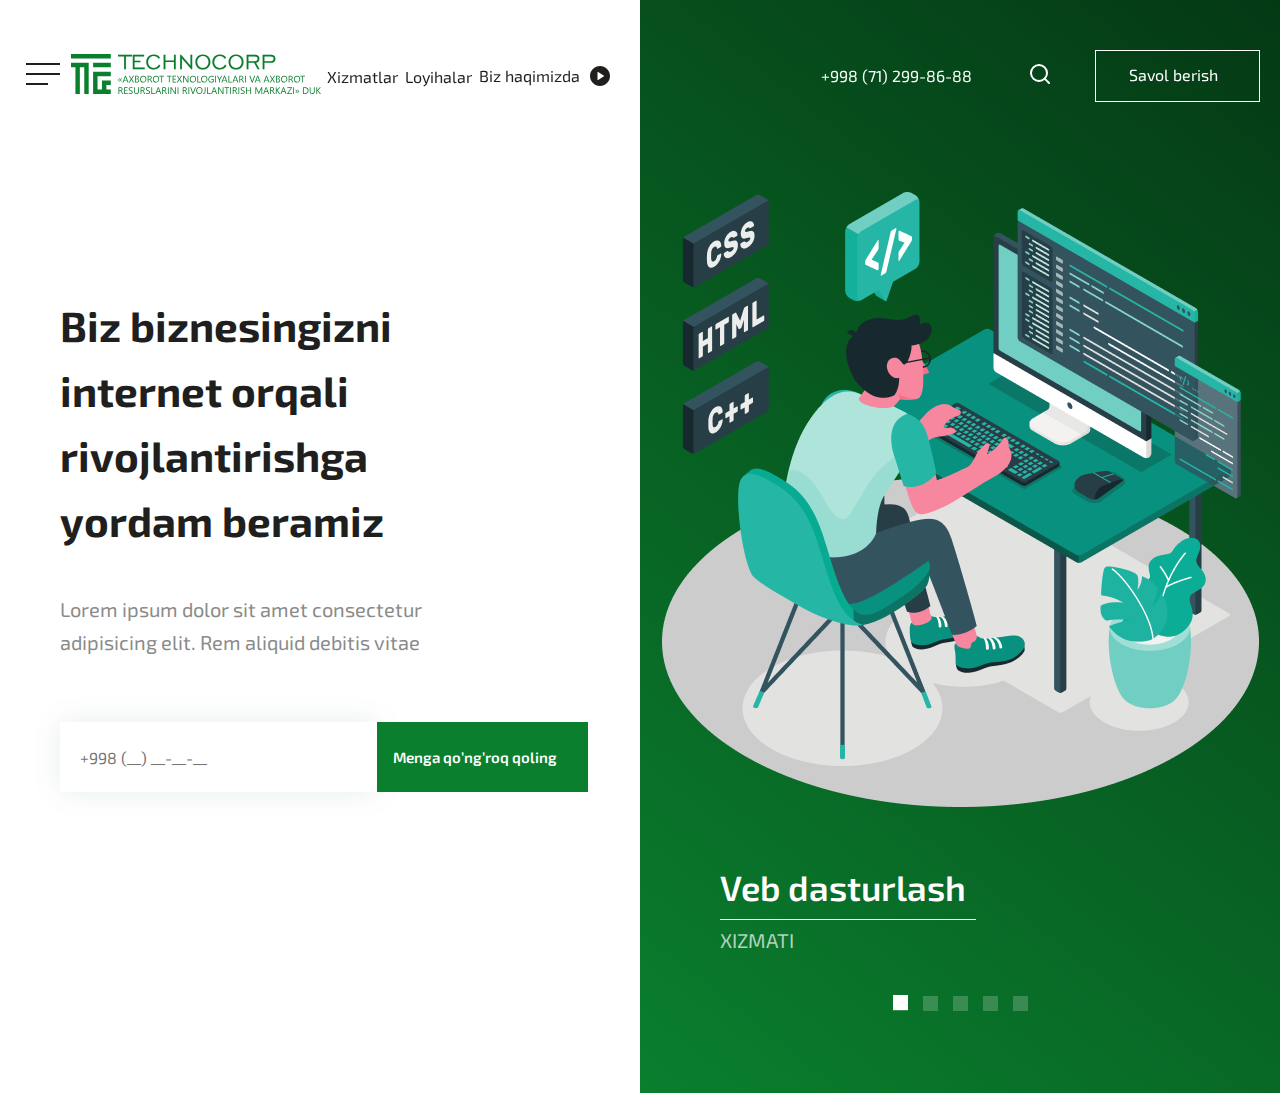
==== index.html @ 79aa07fa "home end" ====
<!DOCTYPE html>
<html lang="en">
<head>
    <meta charset="UTF-8">
    <meta http-equiv="X-UA-Compatible" content="IE=edge">
    <meta name="viewport" content="width=device-width, initial-scale=1.0">
    <title>31-dars</title>
    <link rel="stylesheet" href="./css/main.css">
    <link rel="stylesheet" href="./css/normalize.css">
</head>
<body>
    <!-- SITE HEADER START -->
    <header class="site-header">
        <div class="container">
            <div class="site-header__wrapper">
                <div class="site-header__wrapper__start">
                    <button class="site-header__wrapper__start__btn" type="button">
                        <img class="site-header__hamburger-btn" src="./images/icons/hamburger-btn.svg" alt="hamburger-btn">
                    </button>
                    <a class="site-header__link" href="./index.html" >
                        <img class="site-header__logo" src="./images/icons/TechnoCorp_Logo.svg" alt="site-header logo">
                    </a>
                    <nav class="site-nav">
                        <ul class="site-nav__list">
                            <li class="site-nav__item">
                                
                                <a class="site-nav__link" href="./xizmatlar.html" >Xizmatlar</a>
                                
                                <svg class="site-nav__item-icon top-left" width="7" height="7" viewBox="0 0 7 7" fill="none" xmlns="http://www.w3.org/2000/svg">
                                    <rect width="1" height="7" fill="#0A7F2E"/>
                                    <rect x="1" width="6" height="1" fill="#0A7F2E"/>
                                    </svg>
                                <svg class="site-nav__item-icon bottom-left" width="7" height="7" viewBox="0 0 7 7" fill="none" xmlns="http://www.w3.org/2000/svg">
                                     <rect width="1" height="7" fill="#0A7F2E"/>
                                     <rect x="1" width="6" height="1" fill="#0A7F2E"/>
                                     </svg>
                                 <svg class="site-nav__item-icon top-right" width="7" height="7" viewBox="0 0 7 7" fill="none" xmlns="http://www.w3.org/2000/svg">
                                     <rect width="1" height="7" fill="#0A7F2E"/>
                                     <rect x="1" width="6" height="1" fill="#0A7F2E"/>
                                     </svg>
                                <svg class="site-nav__item-icon bottom-right" width="7" height="7" viewBox="0 0 7 7" fill="none" xmlns="http://www.w3.org/2000/svg">
                                    <rect width="1" height="7" fill="#0A7F2E"/>
                                    <rect x="1" width="6" height="1" fill="#0A7F2E"/>
                                    </svg>
                            </li>
                            <li class="site-nav__item">
                                
                                <a href="#" class="site-nav__link">Loyihalar</a>
                                <svg class="site-nav__item-icon top-left" width="7" height="7" viewBox="0 0 7 7" fill="none" xmlns="http://www.w3.org/2000/svg">
                                    <rect width="1" height="7" fill="#0A7F2E"/>
                                    <rect x="1" width="6" height="1" fill="#0A7F2E"/>
                                    </svg>
                                <svg class="site-nav__item-icon bottom-left" width="7" height="7" viewBox="0 0 7 7" fill="none" xmlns="http://www.w3.org/2000/svg">
                                     <rect width="1" height="7" fill="#0A7F2E"/>
                                     <rect x="1" width="6" height="1" fill="#0A7F2E"/>
                                     </svg>
                                <svg class="site-nav__item-icon top-right" width="7" height="7" viewBox="0 0 7 7" fill="none" xmlns="http://www.w3.org/2000/svg">
                                    <rect width="1" height="7" fill="#0A7F2E"/>
                                    <rect x="1" width="6" height="1" fill="#0A7F2E"/>
                                    </svg>
                               <svg class="site-nav__item-icon bottom-right" width="7" height="7" viewBox="0 0 7 7" fill="none" xmlns="http://www.w3.org/2000/svg">
                                   <rect width="1" height="7" fill="#0A7F2E"/>
                                   <rect x="1" width="6" height="1" fill="#0A7F2E"/>
                                   </svg>
                            </li>
                            <li class="site-nav__item">
                                
                                <a href="#" class="site-nav__link">Biz haqimizda
                                    <img class="site-header__playbtn__img" src="./images/icons/play-button.svg" alt="play-button">
                                </a>
                                <svg class="site-nav__item-icon top-left" width="7" height="7" viewBox="0 0 7 7" fill="none" xmlns="http://www.w3.org/2000/svg">
                                    <rect width="1" height="7" fill="#0A7F2E"/>
                                    <rect x="1" width="6" height="1" fill="#0A7F2E"/>
                                    </svg>
                                <svg class="site-nav__item-icon bottom-left" width="7" height="7" viewBox="0 0 7 7" fill="none" xmlns="http://www.w3.org/2000/svg">
                                     <rect width="1" height="7" fill="#0A7F2E"/>
                                     <rect x="1" width="6" height="1" fill="#0A7F2E"/>
                                     </svg>
                                <svg class="site-nav__item-icon top-right" width="7" height="7" viewBox="0 0 7 7" fill="none" xmlns="http://www.w3.org/2000/svg">
                                    <rect width="1" height="7" fill="#0A7F2E"/>
                                    <rect x="1" width="6" height="1" fill="#0A7F2E"/>
                                    </svg>
                               <svg class="site-nav__item-icon bottom-right" width="7" height="7" viewBox="0 0 7 7" fill="none" xmlns="http://www.w3.org/2000/svg">
                                   <rect width="1" height="7" fill="#0A7F2E"/>
                                   <rect x="1" width="6" height="1" fill="#0A7F2E"/>
                                   </svg>                                                                                                                                                                   
                            </li>
                        </ul>
                    </nav>
                </div>
                <div class="site-header__wrapper__end">
                    <a class="site-header__wrapper__end-number" href="tel:+998(71)-299-86-88" >
                        +998 (71) 299-86-88
                    </a>
                    <button class="site-header__wrapper__end__search" type="button">
                        <img class="site-header__wrapper__end__search-icon" src="./images/icons/search.svg" alt="search">
                    </button>
                    <a class="site-header__wrapper__end-questions" href="#" >
                        Savol berish
                    </a>
                </div>
            </div>
        </div>
    </header>
    <!-- SITE HEADER END -->
    
    <!-- SITE MAIN START -->
    <div class="site-main">
        <div class="site-main__start">
            <h1 class="visually-hidden">TechnoCorp</h1>
            <h2 class="site-main__start-title">
                Biz biznesingizni internet orqali rivojlantirishga yordam beramiz
            </h2>
            <p class="site-main__start-desc">
                Lorem ipsum dolor sit amet consectetur adipisicing elit. Rem aliquid debitis vitae
            </p>
            <form class="site-main__start__form" action="#">
                <label class="site-main__start-label" for="tel">
                    <input class="site-main__start-input" type="tel" id="tel" placeholder="+998 (__) __-__-__">
                </label>
                <label class="site-main__start-label" for="submit">
                    <button class="site-main__start-submit " type="submit">
                        Menga qo’ng’roq qoling
                    </button>
                </label>
            </form>
        </div>
        <div class="site-main__end">
            <a class="#" href="#" >
                <img class="site-main__end-img" src="./images/site-img.png" alt="image">
            </a>
            <a class="site-main__end__subtitle" href="#">
                Veb dasturlash 
            </a>
            <p class="site-main__end-desc">
                XIZMATI
            </p>
            <ul class="site-main__end-list"  >
                <li class="site-main__end-item">
                    <button class="site-main__end-btn"></button>
                </li>
                <li class="site-main__end-item">
                    <button class="site-main__end-btn"></button>
                </li>
                <li class="site-main__end-item">
                    <button class="site-main__end-btn"></button>
                </li>
                <li class="site-main__end-item">
                    <button class="site-main__end-btn"></button>
                </li>
                <li class="site-main__end-item">
                    <button class="site-main__end-btn"></button>
                </li>
            </ul>
        </div>
    </div>
    <!-- SITE MAIN END  -->
</body>
</html>
---- css/main.css ----
/*exo-2-regular - latin */
@font-face {
    font-family: 'Exo 2';
    font-style: normal;
    font-weight: 400;
    src: local(''),
         url('../fonts/exo-2-v20-latin-regular.woff2') format('woff2'), /* Chrome 26+, Opera 23+, Firefox 39+ */
         url('../fonts/exo-2-v20-latin-regular.woff') format('woff'); /* Chrome 6+, Firefox 3.6+, IE 9+, Safari 5.1+ */
  }
  /* exo-2-600 - latin */
  @font-face {
    font-family: 'Exo 2';
    font-style: normal;
    font-weight: 600;
    src: local(''),
         url('../fonts/exo-2-v20-latin-600.woff2') format('woff2'), /* Chrome 26+, Opera 23+, Firefox 39+ */
         url('../fonts/exo-2-v20-latin-600.woff') format('woff'); /* Chrome 6+, Firefox 3.6+, IE 9+, Safari 5.1+ */
  }
  /* exo-2-700 - latin */
  @font-face {
    font-family: 'Exo 2';
    font-style: normal;
    font-weight: 700;
    src: local(''),
         url('../fonts/exo-2-v20-latin-700.woff2') format('woff2'), /* Chrome 26+, Opera 23+, Firefox 39+ */
         url('../fonts/exo-2-v20-latin-700.woff') format('woff'); /* Chrome 6+, Firefox 3.6+, IE 9+, Safari 5.1+ */
  }
  /* oranienbaum-regular - latin */
@font-face {
    font-family: 'Oranienbaum';
    font-style: normal;
    font-weight: 400;
    src: local(''),
         url('../fonts/oranienbaum-v15-latin-regular.woff2') format('woff2'), /* Chrome 26+, Opera 23+, Firefox 39+ */
         url('../fonts/oranienbaum-v15-latin-regular.woff') format('woff'); /* Chrome 6+, Firefox 3.6+, IE 9+, Safari 5.1+ */
  }
  /* ROOT */
:root{
    --main-bg-color:#fff;
}
html{
    box-sizing: border-box;
    height: 100%;
    scroll-behavior: smooth;
}

*,
*::before,
*::after {
    box-sizing: inherit;
}

body{
    font-family: "Exo 2", sans-serif;
    font-weight: 400;
}

img{
    max-width: 100%;
    height: auto;
}

.visually-hidden {
    position: absolute;
    width: 1px;
    height: 1px;
    margin: -1px;
    border: 0;
    padding: 0;
    white-space: nowrap;
    clip-path: inset(100%);
    clip: rect(0 0 0 0);
    overflow: hidden;
}

.container{
    width: 100%;
    max-width: 1440px;
    margin-right: auto;
    margin-left: auto;
    padding-right: 20px;
    padding-left: 20px;
}

ul{
    padding-left: 0;
    list-style: none;
}
a{
    text-decoration: none;
}
/* HEADER STYLE START */
.site-header{
    padding: 50px 0 100px  0;
    background: transparent;
    width: 100%;
    position: fixed;
    top: 0;
    left: 0;
}
.site-header__wrapper{
    display: flex;
    justify-content: space-between;
    align-items: center;
}
.site-header__wrapper__start{
    display: flex;
    justify-content: space-between;
    align-items: center;
    width: 50%;
    padding-right: 30px;
}
.site-header__wrapper__start__btn{
    border: none;
    background-color: transparent
}
.site-nav{
    width: 48%;
}
.site-nav__list{
   display: flex;
   justify-content: space-between;
   align-items: center;
}
.site-nav__item{
    position: relative;
}
.site-nav__link{
    display: flex;
    gap: 10px;
    font-size: 16px;
    line-height: 19px;  
    color: #201F1E;
}
.site-nav__link:hover ~ .site-nav__item-icon{
    visibility: visible;
}
.site-header__playbtn__img{
    display: block;
}
.site-nav__item-icon{
    position: absolute;
    visibility: hidden;
}
.top-left{
    top: -10px;
    left: -10px;
}
.bottom-left{
    transform: rotate(-90deg);
    bottom: -10px;
    left: -10px;
}
.top-right{
    transform: rotate(90deg);
    right: -10px;
    top: -10px;
}
.bottom-right{
    transform: rotate(180deg);
    bottom: -10px;
    right: -10px;
}
.site-header__wrapper__end{
    width: 50%;
    display: flex;
    align-items: center;
}
.site-header__wrapper__end-number{
    font-size: 16px;
    line-height: 19px;
    color: #FFFFFF;
    margin-left: auto;
}
.site-header__wrapper__end__search{
    margin-left: 8%;
    border: none;
    background:transparent;
}
.site-header__wrapper__end-questions{
    margin-left: 6%;
    padding: 15px 41px 16px 33px;
    border: 1px solid #fff;
    color: #fff;
}
/* HEADER STYLE END*/

.site-main{
    display: flex;
}
.site-main >div{
    width: 50%;
    height: 100%;
}
.site-main__start{
    padding-top: 293px;
    padding-left: 60px;
    background-color: #fff;
}
.site-main__start-title{
    width: 80%;
    margin: 0;
    margin-bottom: 40px;
    font-weight: 700;
    font-size: 42px;
    line-height: 65px;
    color: #201F1E;
}
.site-main__start-desc{
    width: 75%;
    margin: 0;
    margin-bottom: 64px;
    font-size: 20px;
    line-height: 163%;
    color: #8A8A8A;
}
.site-main__start__form{
    display: flex;
}
.site-main__start-input{
    height: 70px;
    padding-left: 20px;
    padding-right: 100px;
    font-size: 16px;
    line-height: 19px;
    color: #CCCCCC;
    border: none;
    box-shadow: 0px 0px 30px #0967261a;
}
.site-main__start-submit{
    padding: 26px 31px 26px 16px;
    background-color: #0A7F2E;
    font-style: normal;
    font-weight: 600;
    font-size: 15px;
    line-height: 18px;
    color: #FFFFFF;
    border: none;
}
.site-main__end{
    padding-top: 192px;
    padding-bottom: 64px;
    background: linear-gradient(38.36deg, #0A7F2E 0%, #000000 181.17%);
}
.site-main__end-img{
    display: block;
    margin: 0 auto;
    margin-bottom:59px;
}
.site-main__end__subtitle{
    margin-bottom: 26px;
    margin-left: 80px;
    padding-bottom: 11px;
    padding-right: 10px;
    font-weight: 600;
    font-size: 35px;
    line-height: 42px;
    color: #FFFFFF;
    border-bottom: 1.5px solid #fff;
}
.site-main__end-desc{
    margin-left: 80px;
    margin-bottom: 43px;
    font-size: 20px;
    line-height: 24px;
    color: #ffffffb3;
}
.site-main__end-list{
    display: flex;
    justify-content: center;
    gap: 15px;
}
.site-main__end-btn{
    width: 15px;
    height: 15px;
    background-color:#ffffff33;;
    border: none;
}
.site-main__end-btn:active{
    background-color: #fff;
}
.site-main__end-item:nth-child(1){
    width: 15px;
    height: 15px;
    background-color: #fff;
}



/* XIZMATLAR PAGE STYLE START */
.xizmatlar-number{
    color:  #666666;
}
.xizmatlar-qustions{
    color: #666666;
    border: 1px solid #666;
}
/* XIZMATLAR PAGE STYLE END */
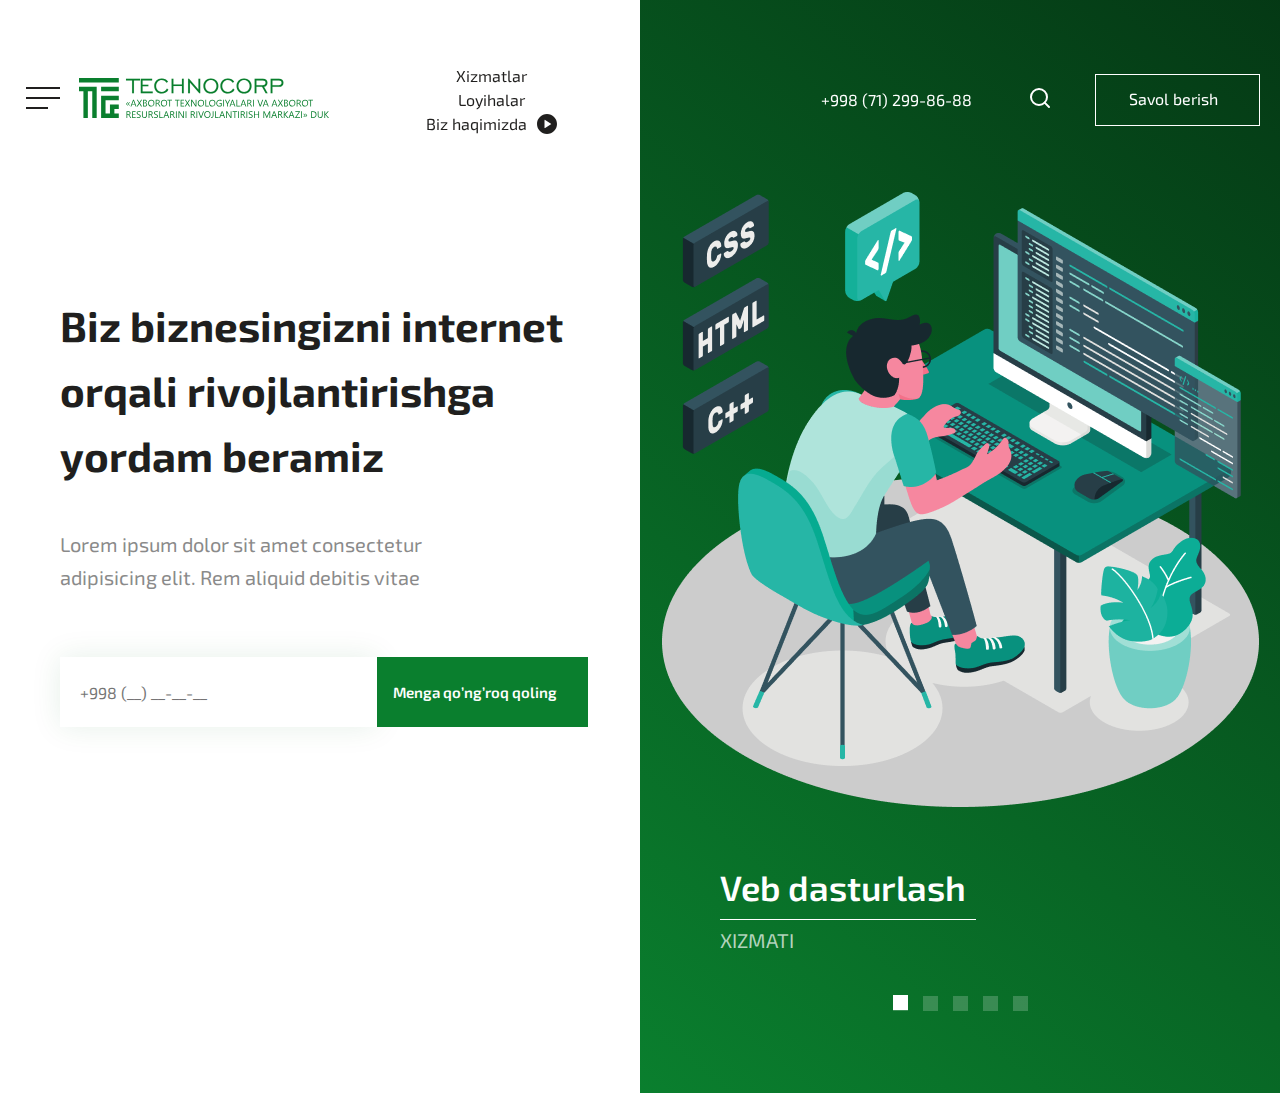
==== commit e668a4f2: "loyihalar page finished" ====
--- a/index.html
+++ b/index.html
@@ -45,7 +45,7 @@
                             </li>
                             <li class="site-nav__item">
                                 
-                                <a href="#" class="site-nav__link">Loyihalar</a>
+                                <a href="./loyihalar.html" class="site-nav__link">Loyihalar</a>
                                 <svg class="site-nav__item-icon top-left" width="7" height="7" viewBox="0 0 7 7" fill="none" xmlns="http://www.w3.org/2000/svg">
                                     <rect width="1" height="7" fill="#0A7F2E"/>
                                     <rect x="1" width="6" height="1" fill="#0A7F2E"/>
@@ -105,7 +105,7 @@
     <!-- SITE HEADER END -->
     
     <!-- SITE MAIN START -->
-    <div class="site-main">
+    <main class="home-main">
         <div class="site-main__start">
             <h1 class="visually-hidden">TechnoCorp</h1>
             <h2 class="site-main__start-title">
@@ -153,7 +153,7 @@
                 </li>
             </ul>
         </div>
-    </div>
+    </main>
     <!-- SITE MAIN END  -->
 </body>
 </html>--- a/css/main.css
+++ b/css/main.css
@@ -183,12 +183,26 @@
     border: 1px solid #fff;
     color: #fff;
 }
+@media screen and (max-width:1300px) {
+    .site-header__wrapper__start{
+        padding-right: 0;
+    }
+    .site-nav__list{
+        flex-direction: column;
+        gap: 5px;
+    }
+}
+@media screen and (max-width:1165px) {
+    .site-nav{
+        display: none;
+    }
+}
 /* HEADER STYLE END*/
 
-.site-main{
-    display: flex;
-}
-.site-main >div{
+.home-main{
+    display: flex;
+}
+.home-main >div{
     width: 50%;
     height: 100%;
 }
@@ -196,6 +210,17 @@
     padding-top: 293px;
     padding-left: 60px;
     background-color: #fff;
+}
+@media screen and (max-width:1165px) {
+    .site-header{
+        padding-top: 20px;
+    }
+    .site-main__start{
+        display: none;
+    }
+    .home-main>div{
+        width: 100%;
+    }
 }
 .site-main__start-title{
     width: 80%;
@@ -205,6 +230,11 @@
     font-size: 42px;
     line-height: 65px;
     color: #201F1E;
+}
+@media screen and (max-width:1300px) {
+    .site-main__start-title{
+        width: 100%;
+    }
 }
 .site-main__start-desc{
     width: 75%;
@@ -265,6 +295,15 @@
     line-height: 24px;
     color: #ffffffb3;
 }
+@media screen and (max-width:1165px) {
+    .site-main__end{
+        text-align: center;
+    }
+    .site-main__end-list{
+        margin: 0 auto;
+    }
+       
+}
 .site-main__end-list{
     display: flex;
     justify-content: center;
@@ -288,6 +327,9 @@
 
 
 /* XIZMATLAR PAGE STYLE START */
+.xizmatlar-header{
+    padding: 50px 0;    
+}
 .xizmatlar-number{
     color:  #666666;
 }
@@ -295,6 +337,190 @@
     color: #666666;
     border: 1px solid #666;
 }
+.xizmatlar-main{
+    padding-bottom: 104px;
+}
+.xizmatlar-main__wrapper-top{
+    display: flex;
+    align-items: center;
+    margin-bottom: 75px;
+}
+.xizmatlar-main__title{
+    margin-left: 15px;
+    font-weight: 600;
+    font-size: 24px;
+    line-height: 29px;
+    color: #0A7F2E;
+}
+.xizmatlar-main__list{
+    display: flex;
+    justify-content: space-between;
+    flex-wrap: wrap;
+}
+.xizmatlar-main__item{
+    position: relative;
+    width: 327px;
+    height: 333px;
+    margin-bottom: 30px;
+    padding: 20px 30px 0px 30px;
+    box-shadow: 0px 0px 30px #0000001a;
+}
+.xizmatlar-main__item:nth-child(8){
+    display: flex;
+    justify-content: center;
+    align-items: center;
+    padding: 0;
+}
+.xizmatlar-main__item:hover{
+    transform: translateY(-15px);
+    border: 2px dashed #0A7F2E; 
+}
+.xizmatlar-main__link-top{
+    display: flex;
+    justify-content: space-between;
+    align-items: center;
+    width: 100%;
+    margin-bottom: 29px;
+}
+.xizmatlar-main__link-btn{
+    visibility: hidden;
+    width: 40px;
+    height: 40px;
+    border: none;
+    border-radius: 50px;
+    background-color: #fff;
+    box-shadow: 0px 0px 30px rgba(157, 154, 154, 0.7);
+}
+.xizmatlar-main__item:hover  .xizmatlar-main__link-btn{
+    visibility: visible;
+}
+.xizmatalar-main__subtitle{
+    margin: 0;
+    font-weight: 600;
+    font-size: 29px;
+    line-height: 50px;
+    color: #201F1E;
+}
+.xizmatlar-main__points-img{
+    position: absolute;
+    right: 0;
+    bottom: 0;
+}
+@media screen and (max-width:694px) {
+    .xizmatlar-main__item{
+        margin: 0 auto;
+        margin-bottom: 30px;
+        transform: translateY(0);
+    }
+}
+@media screen and (max-width:694px) {
+    .xizmatlar-main__item{
+        margin: 0 auto;
+        margin-bottom: 30px;
+        transform: translateY(0);
+    }
+}
 /* XIZMATLAR PAGE STYLE END */
 
     
+/* LOYIHALAR PAGE STYLE START */
+.loyihalar-wrapper{
+    text-align: center;
+}
+.loyihalar-wrapper__top{
+    display: flex;
+    justify-content: space-between;
+    margin-bottom: 35.6px;
+}
+.loyihalar-wrapper__top__start{
+    display: flex;
+    align-items: center;
+    justify-content: left;
+}
+.loyihalar-wrapper__top-list{
+    display: flex;
+    gap: 40px;
+}
+.loyihalar-wrapper__top-item{
+    position: relative;
+}
+.loyihalar-wrapper__top-link{
+    font-weight: 600;
+    font-size: 16px;
+    padding-bottom: 5px;
+    line-height: 19px;
+    color: #A6A6A6;
+}
+.loyihalar-wrapper__top-link:hover{
+    color: #494846;
+}
+.loyihalar-wrapper__top-link::after{
+    content:" ";
+    width: 0%;
+    height: 3px;
+    background-color:#0A7F2E;
+    position: absolute;
+    bottom:-5px;
+    left: 50%;
+    transform: translatex(-50%);
+    transition: width .26s linear    ;
+    
+}
+.loyihalar-wrapper__top-link:hover::after{
+    width: 97%;
+}
+.loyihalar-wrapper__list{
+    display: flex;
+    justify-content: space-between;
+    align-items: center;
+    flex-wrap: wrap;
+    margin-bottom: 80px;;
+    padding-left: 0;
+}
+.loyihalar-wrapper__item{
+    width: 420px;
+    filter: drop-shadow(0px 0px 30px rgba(10, 127, 46, 0.15));
+}
+.loyihalar-wrapper__link{
+    width: 50%;
+}
+.loyihalar-wrapper__img{
+    display: block;
+    width: 100%;
+    height: 100%;
+}
+.loyihalar-wrapper__item:nth-child(1){
+    padding: 20px;
+}
+.loyihalar-wrapper__button{
+    margin-bottom: 60px;
+    padding: 20px 57px;
+    border: 2px solid #0A7F2E;
+    background-color: transparent;
+    font-size: 24px;
+    line-height: 29px;
+    color: #0A7F2E;
+}
+@media screen and (max-width:1000px) {
+    .loyihalar-wrapper__top-list{
+        flex-direction: column;
+        gap: 5px;
+    }
+}
+@media screen and (max-width:879px) {
+    .loyihalar-wrapper__list{
+        text-align: center;
+    }
+    .loyihalar-wrapper__item{
+        margin: 0 auto;
+    }
+}
+@media screen and (max-width:460px) {
+    .loyihalar-wrapper__top{
+        flex-direction: column;  
+    }
+    .loyihalar-wrapper__top-list{
+        text-align: center;
+    }
+}
+/* LOYIHALAR PAGE STYLE END */
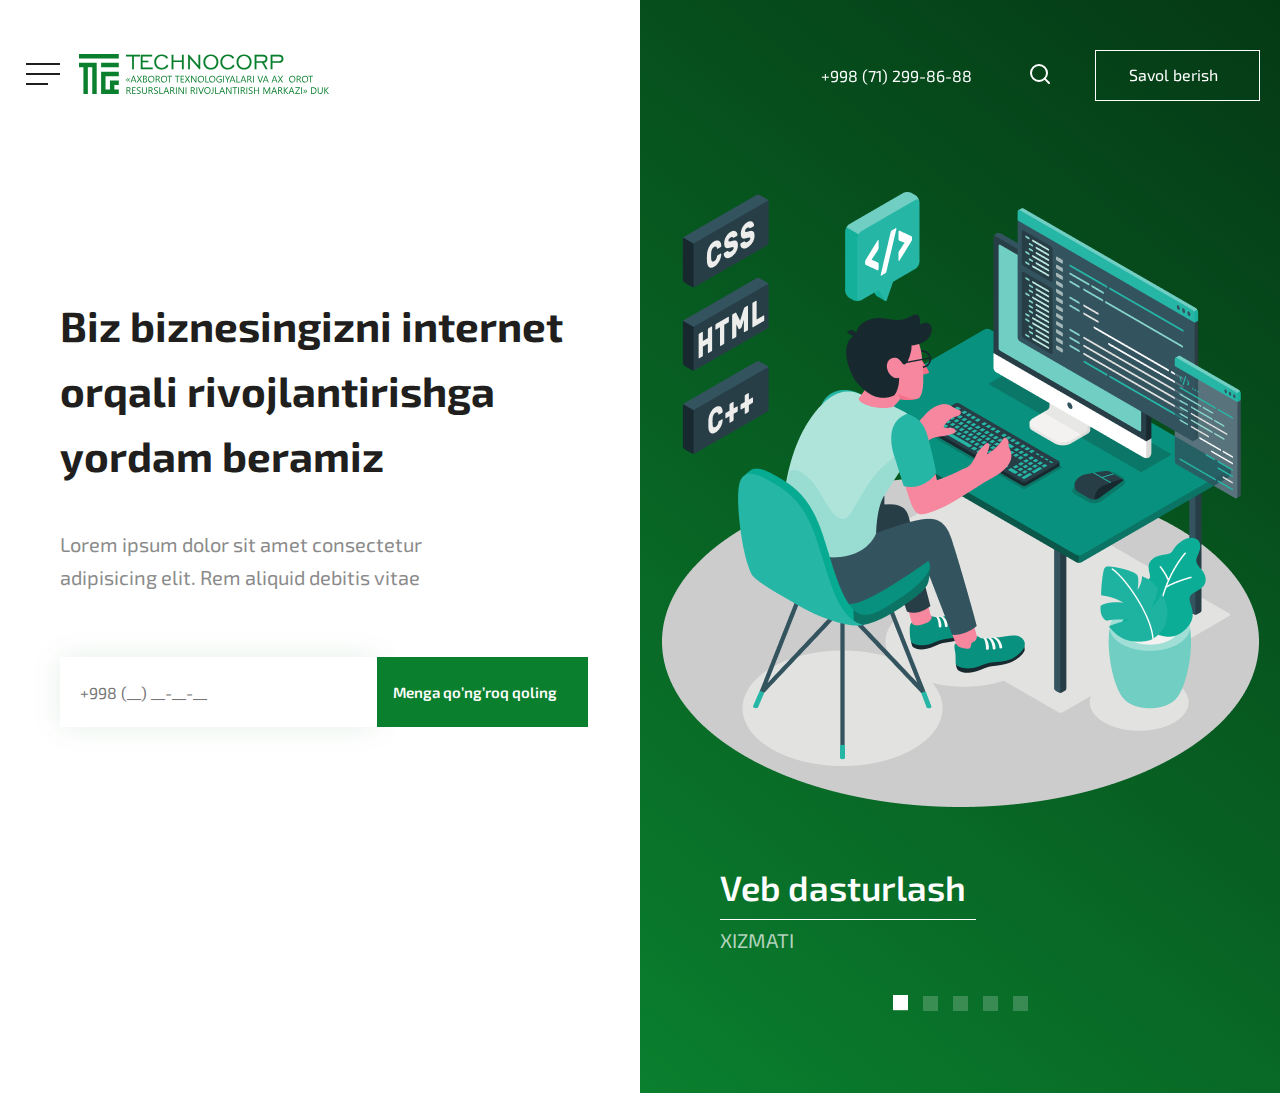
==== commit defe45bd: "header media" ====
--- a/index.html
+++ b/index.html
@@ -1,5 +1,6 @@
 <!DOCTYPE html>
 <html lang="en">
+
 <head>
     <meta charset="UTF-8">
     <meta http-equiv="X-UA-Compatible" content="IE=edge">
@@ -8,6 +9,7 @@
     <link rel="stylesheet" href="./css/main.css">
     <link rel="stylesheet" href="./css/normalize.css">
 </head>
+
 <body>
     <!-- SITE HEADER START -->
     <header class="site-header">
@@ -15,87 +17,309 @@
             <div class="site-header__wrapper">
                 <div class="site-header__wrapper__start">
                     <button class="site-header__wrapper__start__btn" type="button">
-                        <img class="site-header__hamburger-btn" src="./images/icons/hamburger-btn.svg" alt="hamburger-btn">
+                        <img class="site-header__hamburger-btn" src="./images/icons/hamburger-btn.svg"
+                            alt="hamburger-btn">
                     </button>
-                    <a class="site-header__link" href="./index.html" >
-                        <img class="site-header__logo" src="./images/icons/TechnoCorp_Logo.svg" alt="site-header logo">
+                    <a class="site-header__link" href="./index.html">
+                        <svg class="site-header__logo" width="250" height="40" viewBox="0 0 250 40" fill="none"
+                            xmlns="http://www.w3.org/2000/svg">
+                            <g clip-path="url(#clip0_1_18)">
+                                <path fill-rule="evenodd" clip-rule="evenodd"
+                                    d="M22.1104 17.7268H26.5324H39.7985V22.1584H26.5324V35.4536H30.9544V31.0219V26.5903H35.3766H39.7985V31.0219H35.3766V35.4536H39.7985V39.8854H22.1104V39.8852V35.4536V22.1584V17.7268Z"
+                                    fill="currentColor" />
+                                <path fill-rule="evenodd" clip-rule="evenodd"
+                                    d="M39.7985 0V4.43164L0 4.43164L0 0L39.7985 0Z" fill="currentColor" />
+                                <path fill-rule="evenodd" clip-rule="evenodd"
+                                    d="M39.7985 8.86353V13.2952L22.1104 13.2952V8.86353H39.7985ZM17.6881 13.2952V39.8852H13.2661L13.2661 13.2952H8.84407L8.84407 39.8852H4.42204L4.42204 13.2952H0L0 8.86353H4.42204H8.84407H13.2661H17.6881V13.2952Z"
+                                    fill="currentColor" />
+                                <path
+                                    d="M53.1154 15.2032V2.38884H47.0303V0.723121L60.9965 0.723121V2.38884L54.9113 2.38884V15.2032H53.1154ZM61.7737 15.2032V0.723121L73.1398 0.723121V2.38884H63.5698V6.63331H69.36V8.29904H63.5698V13.5377L73.7295 13.5377V15.2032L61.7737 15.2032ZM87.9324 10.5826L89.38 11.6571C88.7187 12.9152 87.8074 13.8868 86.6546 14.5629C85.5064 15.2391 84.1974 15.5794 82.7275 15.5794C80.5651 15.5794 78.778 14.8629 77.3662 13.4347C75.9589 12.0062 75.253 10.193 75.253 7.99463C75.253 5.79163 75.9589 3.97381 77.3706 2.54556C78.787 1.11711 80.5697 0.400879 82.7231 0.400879C84.0589 0.400879 85.2787 0.691859 86.3777 1.27843C87.4767 1.865 88.3703 2.70227 89.0582 3.78583L87.5527 4.86037C87.1013 3.99625 86.4447 3.31569 85.5914 2.82752C84.738 2.33955 83.7819 2.09325 82.7275 2.09325C81.1058 2.09325 79.761 2.65297 78.6976 3.7678C77.6344 4.88282 77.1027 6.29303 77.1027 7.99463C77.1027 9.70043 77.6344 11.1108 78.6976 12.2213C79.761 13.3317 81.1058 13.8868 82.7275 13.8868C83.8623 13.8868 84.8675 13.6048 85.7478 13.0451C86.6278 12.4854 87.3561 11.666 87.9324 10.5826ZM92.5966 15.2032V0.723121L94.4195 0.723121V6.44534L102.944 6.44534V0.723121L104.74 0.723121V15.2032H102.944V8.11086L94.4195 8.11086V15.2032H92.5966ZM109.114 15.2032V0.723121H110.057L119.434 11.5451V0.723121H121.23V15.2032H120.314L110.91 4.38122V15.2032H109.114ZM131.868 13.8868C133.49 13.8868 134.835 13.3317 135.902 12.2213C136.966 11.1108 137.497 9.70043 137.497 7.99463C137.497 6.28422 136.966 4.86939 135.907 3.75898C134.848 2.64856 133.499 2.09325 131.868 2.09325C130.246 2.09325 128.901 2.65297 127.834 3.7678C126.77 4.88282 126.239 6.29303 126.239 7.99463C126.239 9.70043 126.77 11.1108 127.834 12.2213C128.901 13.3317 130.246 13.8868 131.868 13.8868ZM131.863 15.5794C129.697 15.5794 127.909 14.8629 126.502 13.4347C125.095 12.0062 124.389 10.193 124.389 7.99463C124.389 5.79163 125.095 3.97381 126.511 2.54556C127.923 1.11711 129.706 0.400879 131.863 0.400879C134.026 0.400879 135.817 1.11711 137.242 2.55437C138.663 3.98723 139.374 5.80065 139.374 7.99463C139.374 10.193 138.663 12.0062 137.247 13.4347C135.831 14.8629 134.035 15.5794 131.863 15.5794ZM154.059 10.5826L155.507 11.6571C154.845 12.9152 153.934 13.8868 152.781 14.5629C151.633 15.2391 150.324 15.5794 148.854 15.5794C146.692 15.5794 144.905 14.8629 143.493 13.4347C142.086 12.0062 141.38 10.193 141.38 7.99463C141.38 5.79163 142.086 3.97381 143.497 2.54556C144.914 1.11711 146.696 0.400879 148.85 0.400879C150.186 0.400879 151.405 0.691859 152.504 1.27843C153.603 1.865 154.497 2.70227 155.185 3.78583L153.679 4.86037C153.228 3.99625 152.571 3.31569 151.718 2.82752C150.865 2.33955 149.909 2.09325 148.854 2.09325C147.233 2.09325 145.888 2.65297 144.824 3.7678C143.761 4.88282 143.229 6.29303 143.229 7.99463C143.229 9.70043 143.761 11.1108 144.824 12.2213C145.888 13.3317 147.233 13.8868 148.854 13.8868C149.989 13.8868 150.994 13.6048 151.875 13.0451C152.755 12.4854 153.483 11.666 154.059 10.5826ZM165.05 13.8868C166.672 13.8868 168.016 13.3317 169.084 12.2213C170.147 11.1108 170.679 9.70043 170.679 7.99463C170.679 6.28422 170.147 4.86939 169.089 3.75898C168.03 2.64856 166.68 2.09325 165.05 2.09325C163.428 2.09325 162.083 2.65297 161.015 3.7678C159.952 4.88282 159.42 6.29303 159.42 7.99463C159.42 9.70043 159.952 11.1108 161.015 12.2213C162.083 13.3317 163.428 13.8868 165.05 13.8868ZM165.045 15.5794C162.878 15.5794 161.091 14.8629 159.684 13.4347C158.277 12.0062 157.571 10.193 157.571 7.99463C157.571 5.79163 158.277 3.97381 159.693 2.54556C161.105 1.11711 162.887 0.400879 165.045 0.400879C167.208 0.400879 168.999 1.11711 170.424 2.55437C171.845 3.98723 172.556 5.80065 172.556 7.99463C172.556 10.193 171.845 12.0062 170.429 13.4347C169.013 14.8629 167.217 15.5794 165.045 15.5794ZM177.43 7.17078H183.81C184.717 7.17078 185.405 6.96918 185.869 6.56618C186.339 6.16778 186.571 5.5768 186.571 4.79765C186.571 4.04094 186.339 3.44555 185.869 3.02451C185.405 2.59926 184.748 2.38884 183.899 2.38884H177.43V7.17078ZM175.634 15.2032V0.723121L183.926 0.723121C185.338 0.723121 186.441 1.08144 187.245 1.79326C188.045 2.50528 188.447 3.49024 188.447 4.74835C188.447 5.79604 188.135 6.69163 187.509 7.43932C186.879 8.18701 186.053 8.65274 185.025 8.83631L188.635 15.2032H186.651L183.037 8.86316L177.43 8.86316V15.2032H175.634ZM193.438 7.17078H199.818C200.725 7.17078 201.413 6.96918 201.877 6.56618C202.346 6.16778 202.579 5.5768 202.579 4.79765C202.579 4.04094 202.346 3.44555 201.877 3.02451C201.413 2.59926 200.756 2.38884 199.907 2.38884L193.438 2.38884V7.17078ZM191.642 15.2032V0.723121L199.934 0.723121C201.337 0.723121 202.44 1.07242 203.244 1.77101C204.053 2.46941 204.455 3.42752 204.455 4.64094C204.455 5.89905 204.067 6.91988 203.285 7.69463C202.507 8.47358 201.466 8.86316 200.171 8.86316H193.438V15.2032H191.642Z"
+                                    fill="currentColor" stroke="currentColor" stroke-width="0.0762" stroke-miterlimit="22.9256" />
+                                <path
+                                    d="M51.0014 27.5311H50.2189L48.8286 25.9657L50.2189 24.3625H51.0094L49.5824 25.9657L51.0014 27.5311ZM49.1921 27.5311H48.4206L47.0303 25.9657L48.4206 24.3625H49.1921L47.7825 25.9657L49.1921 27.5311Z"
+                                    fill="currentColor" />
+                                <path
+                                    d="M57.4544 28.4631H56.5894L55.8831 26.5894H53.0546L52.3897 28.4631H51.5215L54.0784 21.7808H54.8879L57.4544 28.4631ZM55.626 25.8864L54.5799 23.0391C54.5466 22.9451 54.5118 22.7956 54.4784 22.592H54.4594C54.4292 22.7814 54.3928 22.9293 54.353 23.0391L53.315 25.8864H55.626Z"
+                                    fill="currentColor" />
+                                <path
+                                    d="M63.0385 28.4631H62.0861L60.5513 25.9054C60.5053 25.8274 60.453 25.716 60.3974 25.5745H60.3784C60.3482 25.6461 60.2958 25.7559 60.2212 25.9054L58.6403 28.4631H57.6816L59.9133 25.1036L57.8594 21.7808H58.8164L60.1784 24.1286C60.2688 24.2846 60.3482 24.4403 60.4164 24.5946H60.4356C60.5339 24.3894 60.6211 24.2288 60.6957 24.111L62.1131 21.7808H63.0115L60.9133 25.0942L63.0385 28.4631Z"
+                                    fill="currentColor" />
+                                <path
+                                    d="M64.0527 28.4631V21.7808H65.9496C66.5257 21.7808 66.9845 21.9224 67.3208 22.204C67.659 22.487 67.8287 22.8561 67.8287 23.3094C67.8287 23.688 67.7256 24.0172 67.521 24.2972C67.3162 24.5771 67.0353 24.7759 66.6749 24.8938V24.9128C67.1241 24.9653 67.4844 25.1355 67.7542 25.4218C68.0241 25.7096 68.1589 26.0835 68.1589 26.5433C68.1589 27.1142 67.9541 27.5771 67.5448 27.9318C67.1353 28.2865 66.6193 28.4631 65.9956 28.4631H64.0527ZM64.8338 22.4886V24.6471H65.6337C66.0606 24.6471 66.3972 24.5437 66.6431 24.3371C66.8877 24.1302 67.0099 23.8391 67.0099 23.4621C67.0099 22.8132 66.5845 22.4886 65.7305 22.4886H64.8338ZM64.8338 25.3503V27.7553H65.894C66.3528 27.7553 66.7083 27.6455 66.9607 27.4292C67.2146 27.2112 67.34 26.9122 67.34 26.5336C67.34 25.7447 66.8035 25.3503 65.7305 25.3503H64.8338Z"
+                                    fill="currentColor" />
+                                <path
+                                    d="M72.1983 28.5745C71.2525 28.5745 70.4954 28.2627 69.9271 27.6377C69.3588 27.014 69.0732 26.2012 69.0732 25.2008C69.0732 24.1255 69.3636 23.2682 69.9429 22.6287C70.5224 21.9892 71.3127 21.668 72.3111 21.668C73.2317 21.668 73.9728 21.9796 74.5347 22.6C75.0982 23.2219 75.3791 24.0347 75.3791 25.0385C75.3791 26.1281 75.0902 26.9902 74.5141 27.6249C73.938 28.2579 73.1665 28.5745 72.1983 28.5745ZM72.2539 22.3774C71.554 22.3774 70.9857 22.6303 70.5478 23.1361C70.1113 23.6435 69.8921 24.3084 69.8921 25.1307C69.8921 25.9547 70.1049 26.6164 70.5318 27.119C70.9571 27.62 71.5142 27.8713 72.1983 27.8713C72.93 27.8713 73.5063 27.6329 73.9284 27.1541C74.3505 26.6752 74.5601 26.0056 74.5601 25.1451C74.5601 24.2623 74.3569 23.5814 73.9474 23.0994C73.5379 22.6175 72.973 22.3774 72.2539 22.3774Z"
+                                    fill="currentColor" />
+                                <path
+                                    d="M81.4702 28.4631H80.5399L79.4227 26.5894C79.3212 26.416 79.2226 26.2679 79.1258 26.1439C79.029 26.0214 78.9306 25.9212 78.8307 25.8449C78.7291 25.7669 78.6211 25.7096 78.5053 25.6747C78.3893 25.6381 78.2578 25.6206 78.1116 25.6206H77.4705V28.4631H76.6895V21.7808H78.6799C78.9702 21.7808 79.2402 21.8174 79.4861 21.8906C79.7321 21.9637 79.9465 22.0735 80.1274 22.223C80.31 22.3725 80.4512 22.5587 80.5527 22.7798C80.6559 23.0024 80.7067 23.2617 80.7067 23.5607C80.7067 23.793 80.6717 24.0078 80.6019 24.2018C80.5322 24.3958 80.4338 24.5691 80.3052 24.7202C80.1766 24.8729 80.021 25.0034 79.8401 25.11C79.6575 25.2166 79.4543 25.301 79.2274 25.3597V25.3773C79.3402 25.4282 79.437 25.4837 79.5195 25.5475C79.6005 25.6126 79.6797 25.6874 79.7529 25.7749C79.8275 25.8609 79.9021 25.9595 79.9751 26.0707C80.048 26.1805 80.129 26.3078 80.2178 26.4541L81.4702 28.4631ZM77.4705 22.4886V24.9128H78.5307C78.7259 24.9128 78.9068 24.8825 79.0718 24.8236C79.2386 24.7649 79.3814 24.6805 79.5019 24.5691C79.6227 24.4595 79.7179 24.3242 79.7861 24.1635C79.8545 24.0046 79.8877 23.8248 79.8877 23.626C79.8877 23.2681 79.7735 22.9898 79.5417 22.7894C79.3116 22.5888 78.9766 22.4886 78.5401 22.4886H77.4705Z"
+                                    fill="currentColor" />
+                                <path
+                                    d="M84.9786 28.5745C84.0327 28.5745 83.2757 28.2627 82.7074 27.6377C82.1391 27.014 81.8535 26.2012 81.8535 25.2008C81.8535 24.1255 82.1439 23.2682 82.7232 22.6287C83.3027 21.9892 84.0929 21.668 85.0913 21.668C86.012 21.668 86.753 21.9796 87.3149 22.6C87.8784 23.2219 88.1594 24.0347 88.1594 25.0385C88.1594 26.1281 87.8704 26.9902 87.2944 27.6249C86.7183 28.2579 85.9468 28.5745 84.9786 28.5745ZM85.0341 22.3774C84.3343 22.3774 83.766 22.6303 83.3281 23.1361C82.8915 23.6435 82.6724 24.3084 82.6724 25.1307C82.6724 25.9547 82.8851 26.6164 83.3121 27.119C83.7374 27.62 84.2945 27.8713 84.9786 27.8713C85.7102 27.8713 86.2865 27.6329 86.7087 27.1541C87.1308 26.6752 87.3403 26.0056 87.3403 25.1451C87.3403 24.2623 87.1372 23.5814 86.7276 23.0994C86.3181 22.6175 85.7532 22.3774 85.0341 22.3774Z"
+                                    fill="currentColor" />
+                                <path
+                                    d="M92.9862 22.4886H91.0609V28.4631H90.28V22.4886H88.3594V21.7808H92.9862V22.4886Z"
+                                    fill="currentColor" />
+                                <path
+                                    d="M100.587 22.4886H98.6615V28.4631H97.8806V22.4886H95.96V21.7808H100.587V22.4886Z"
+                                    fill="currentColor" />
+                                <path
+                                    d="M105.167 28.4631H101.634V21.7808H105.019V22.4886H102.415V24.7124H104.824V25.4154H102.415V27.7553H105.167V28.4631Z"
+                                    fill="currentColor" />
+                                <path
+                                    d="M111.054 28.4631H110.102L108.567 25.9054C108.521 25.8274 108.469 25.716 108.413 25.5745H108.394C108.364 25.6461 108.311 25.7559 108.237 25.9054L106.656 28.4631H105.697L107.929 25.1036L105.875 21.7808H106.832L108.194 24.1286C108.284 24.2846 108.364 24.4403 108.432 24.5946H108.451C108.55 24.3894 108.637 24.2288 108.711 24.111L110.129 21.7808H111.027L108.929 25.0942L111.054 28.4631Z"
+                                    fill="currentColor" />
+                                <path
+                                    d="M117.443 28.4631H116.485L113.053 23.1361C112.966 23.0024 112.894 22.8625 112.839 22.7176H112.812C112.836 22.8609 112.848 23.1663 112.848 23.6355V28.4631H112.067V21.7808H113.082L116.42 27.0236C116.559 27.2399 116.65 27.3894 116.689 27.4705H116.708C116.677 27.2781 116.661 26.9505 116.661 26.4876V21.7808H117.443V28.4631Z"
+                                    fill="currentColor" />
+                                <path
+                                    d="M121.879 28.5745C120.933 28.5745 120.176 28.2627 119.608 27.6377C119.039 27.014 118.754 26.2012 118.754 25.2008C118.754 24.1255 119.044 23.2682 119.624 22.6287C120.203 21.9892 120.993 21.668 121.992 21.668C122.912 21.668 123.653 21.9796 124.215 22.6C124.779 23.2219 125.06 24.0347 125.06 25.0385C125.06 26.1281 124.771 26.9902 124.195 27.6249C123.619 28.2579 122.847 28.5745 121.879 28.5745ZM121.935 22.3774C121.235 22.3774 120.666 22.6303 120.228 23.1361C119.792 23.6435 119.573 24.3084 119.573 25.1307C119.573 25.9547 119.786 26.6164 120.212 27.119C120.638 27.62 121.195 27.8713 121.879 27.8713C122.611 27.8713 123.187 27.6329 123.609 27.1541C124.031 26.6752 124.241 26.0056 124.241 25.1451C124.241 24.2623 124.038 23.5814 123.628 23.0994C123.219 22.6175 122.654 22.3774 121.935 22.3774Z"
+                                    fill="currentColor" />
+                                <path d="M129.83 28.4631H126.371V21.7808H127.152V27.7553H129.83V28.4631Z"
+                                    fill="currentColor" />
+                                <path
+                                    d="M133.214 28.5745C132.268 28.5745 131.511 28.2627 130.943 27.6377C130.374 27.014 130.089 26.2012 130.089 25.2008C130.089 24.1255 130.379 23.2682 130.959 22.6287C131.538 21.9892 132.328 21.668 133.327 21.668C134.247 21.668 134.988 21.9796 135.55 22.6C136.114 23.2219 136.395 24.0347 136.395 25.0385C136.395 26.1281 136.106 26.9902 135.53 27.6249C134.954 28.2579 134.182 28.5745 133.214 28.5745ZM133.27 22.3774C132.57 22.3774 132.001 22.6303 131.563 23.1361C131.127 23.6435 130.908 24.3084 130.908 25.1307C130.908 25.9547 131.12 26.6164 131.547 27.119C131.973 27.62 132.53 27.8713 133.214 27.8713C133.946 27.8713 134.522 27.6329 134.944 27.1541C135.366 26.6752 135.576 26.0056 135.576 25.1451C135.576 24.2623 135.373 23.5814 134.963 23.0994C134.553 22.6175 133.989 22.3774 133.27 22.3774Z"
+                                    fill="currentColor" />
+                                <path
+                                    d="M142.69 28.0066C142.022 28.3852 141.278 28.5745 140.459 28.5745C139.508 28.5745 138.738 28.2675 138.151 27.6519C137.562 27.0379 137.269 26.2235 137.269 25.2102C137.269 24.1764 137.596 23.3269 138.248 22.6636C138.9 22.0004 139.727 21.668 140.729 21.668C141.454 21.668 142.063 21.7872 142.555 22.0227V22.8896C142.017 22.5475 141.378 22.3774 140.64 22.3774C139.894 22.3774 139.281 22.6351 138.803 23.1503C138.326 23.6658 138.087 24.3339 138.087 25.1545C138.087 25.9992 138.31 26.6641 138.752 27.1461C139.195 27.6297 139.797 27.8713 140.557 27.8713C141.078 27.8713 141.529 27.7663 141.91 27.5597V25.6858H140.449V24.978H142.69V28.0066Z"
+                                    fill="currentColor" />
+                                <path d="M145.02 28.4631H144.239V21.7808H145.02V28.4631Z" fill="currentColor" />
+                                <path
+                                    d="M151.107 21.7808L148.909 25.9928V28.4631H148.126V26.012L145.983 21.7808H146.871L148.364 24.7998C148.382 24.8381 148.437 24.9747 148.526 25.2102H148.54C148.572 25.1052 148.631 24.9685 148.717 24.7998L150.28 21.7808H151.107Z"
+                                    fill="currentColor" />
+                                <path
+                                    d="M156.456 28.4631H155.591L154.885 26.5894H152.056L151.391 28.4631H150.523L153.08 21.7808H153.889L156.456 28.4631ZM154.627 25.8864L153.581 23.0391C153.548 22.9451 153.513 22.7956 153.48 22.592H153.461C153.431 22.7814 153.394 22.9293 153.354 23.0391L152.316 25.8864H154.627Z"
+                                    fill="currentColor" />
+                                <path d="M160.895 28.4631H157.437V21.7808H158.218V27.7553H160.895V28.4631Z"
+                                    fill="currentColor" />
+                                <path
+                                    d="M167.36 28.4631H166.495L165.789 26.5894H162.96L162.296 28.4631H161.427L163.984 21.7808H164.794L167.36 28.4631ZM165.532 25.8864L164.486 23.0391C164.452 22.9451 164.418 22.7956 164.384 22.592H164.365C164.335 22.7814 164.299 22.9293 164.259 23.0391L163.221 25.8864H165.532Z"
+                                    fill="currentColor" />
+                                <path
+                                    d="M173.121 28.4631H172.191L171.074 26.5894C170.972 26.416 170.873 26.2679 170.777 26.1439C170.68 26.0214 170.582 25.9212 170.482 25.8449C170.38 25.7669 170.272 25.7096 170.156 25.6747C170.04 25.6381 169.909 25.6206 169.762 25.6206H169.121V28.4631H168.34V21.7808H170.331C170.621 21.7808 170.891 21.8174 171.137 21.8906C171.383 21.9637 171.597 22.0735 171.778 22.223C171.961 22.3725 172.102 22.5587 172.204 22.7798C172.307 23.0024 172.358 23.2617 172.358 23.5607C172.358 23.793 172.323 24.0078 172.253 24.2018C172.183 24.3958 172.085 24.5691 171.956 24.7202C171.828 24.8729 171.672 25.0034 171.491 25.11C171.308 25.2166 171.105 25.301 170.878 25.3597V25.3773C170.991 25.4282 171.088 25.4837 171.17 25.5475C171.251 25.6126 171.331 25.6874 171.404 25.7749C171.478 25.8609 171.553 25.9595 171.626 26.0707C171.699 26.1805 171.78 26.3078 171.869 26.4541L173.121 28.4631ZM169.121 22.4886V24.9128H170.182C170.377 24.9128 170.558 24.8825 170.723 24.8236C170.89 24.7649 171.032 24.6805 171.153 24.5691C171.274 24.4595 171.369 24.3242 171.437 24.1635C171.505 24.0046 171.539 23.8248 171.539 23.626C171.539 23.2681 171.424 22.9898 171.193 22.7894C170.962 22.5888 170.628 22.4886 170.191 22.4886H169.121Z"
+                                    fill="currentColor" />
+                                <path d="M174.818 28.4631H174.037V21.7808H174.818V28.4631Z" fill="currentColor" />
+                                <path
+                                    d="M184.138 21.7808L181.669 28.4631H180.808L178.391 21.7808H179.261L181.107 27.0793C181.165 27.2495 181.21 27.4467 181.242 27.6709H181.259C181.284 27.4849 181.335 27.2843 181.413 27.0697L183.297 21.7808H184.138Z"
+                                    fill="currentColor" />
+                                <path
+                                    d="M189.699 28.4631H188.834L188.128 26.5894H185.299L184.634 28.4631H183.766L186.323 21.7808H187.133L189.699 28.4631ZM187.871 25.8864L186.825 23.0391C186.791 22.9451 186.756 22.7956 186.723 22.592H186.704C186.674 22.7814 186.637 22.9293 186.598 23.0391L185.56 25.8864H187.871Z"
+                                    fill="currentColor" />
+                                <path
+                                    d="M198.452 28.4631H197.586L196.88 26.5894H194.052L193.387 28.4631H192.519L195.076 21.7808H195.885L198.452 28.4631ZM196.623 25.8864L195.577 23.0391C195.544 22.9451 195.509 22.7956 195.475 22.592H195.456C195.426 22.7814 195.39 22.9293 195.35 23.0391L194.312 25.8864H196.623Z"
+                                    fill="currentColor" />
+                                <path
+                                    d="M204.035 28.4631H203.082L201.547 25.9054C201.501 25.8274 201.449 25.716 201.393 25.5745H201.374C201.344 25.6461 201.292 25.7559 201.217 25.9054L199.636 28.4631H198.678L200.909 25.1036L198.856 21.7808H199.813L201.175 24.1286C201.265 24.2846 201.344 24.4403 201.412 24.5946H201.432C201.53 24.3894 201.617 24.2288 201.692 24.111L203.109 21.7808H204.008L201.909 25.0942L204.035 28.4631Z"
+                                    fill="currentColor" />
+                                <path
+                                    d="M205.049 28.4631V21.7808H206.946C207.522 21.7808 207.98 21.9224 208.317 22.204C208.655 22.487 208.825 22.8561 208.825 23.3094C208.825 23.688 208.722 24.0172 208.517 24.2972C208.312 24.5771 208.031 24.7759 207.671 24.8938V24.9128C208.12 24.9653 208.48 25.1355 208.75 25.4218C209.02 25.7096 209.155 26.0835 209.155 26.5433C209.155 27.1142 208.95 27.5771 208.541 27.9318C208.131 28.2865 207.615 28.4631 206.992 28.4631H205.049ZM205.83 22.4886V24.6471H206.63C207.057 24.6471 207.393 24.5437 207.639 24.3371C207.884 24.1302 208.006 23.8391 208.006 23.4621C208.006 22.8132 207.581 22.4886 206.727 22.4886H205.83ZM205.83 25.3503V27.7553H206.89C207.349 27.7553 207.704 27.6455 207.957 27.4292C208.211 27.2112 208.336 26.9122 208.336 26.5336C208.336 25.7447 207.8 25.3503 206.727 25.3503H205.83Z"
+                                    fill="currentColor#0A7F2E" />
+                                <path
+                                    d="M213.194 28.5745C212.248 28.5745 211.491 28.2627 210.923 27.6377C210.354 27.014 210.069 26.2012 210.069 25.2008C210.069 24.1255 210.359 23.2682 210.939 22.6287C211.518 21.9892 212.308 21.668 213.307 21.668C214.227 21.668 214.968 21.9796 215.53 22.6C216.094 23.2219 216.375 24.0347 216.375 25.0385C216.375 26.1281 216.086 26.9902 215.51 27.6249C214.934 28.2579 214.162 28.5745 213.194 28.5745ZM213.25 22.3774C212.55 22.3774 211.981 22.6303 211.543 23.1361C211.107 23.6435 210.888 24.3084 210.888 25.1307C210.888 25.9547 211.1 26.6164 211.527 27.119C211.953 27.62 212.51 27.8713 213.194 27.8713C213.926 27.8713 214.502 27.6329 214.924 27.1541C215.346 26.6752 215.556 26.0056 215.556 25.1451C215.556 24.2623 215.353 23.5814 214.943 23.0994C214.533 22.6175 213.969 22.3774 213.25 22.3774Z"
+                                    fill="currentColor" />
+                                <path
+                                    d="M222.467 28.4631H221.537L220.419 26.5894C220.318 26.416 220.219 26.2679 220.122 26.1439C220.026 26.0214 219.927 25.9212 219.827 25.8449C219.726 25.7669 219.618 25.7096 219.502 25.6747C219.386 25.6381 219.254 25.6206 219.108 25.6206H218.467V28.4631H217.686V21.7808H219.677C219.967 21.7808 220.237 21.8174 220.483 21.8906C220.729 21.9637 220.943 22.0735 221.124 22.223C221.307 22.3725 221.448 22.5587 221.549 22.7798C221.653 23.0024 221.703 23.2617 221.703 23.5607C221.703 23.793 221.668 24.0078 221.599 24.2018C221.529 24.3958 221.43 24.5691 221.302 24.7202C221.173 24.8729 221.018 25.0034 220.837 25.11C220.654 25.2166 220.451 25.301 220.224 25.3597V25.3773C220.337 25.4282 220.434 25.4837 220.516 25.5475C220.597 25.6126 220.676 25.6874 220.75 25.7749C220.824 25.8609 220.899 25.9595 220.972 26.0707C221.045 26.1805 221.126 26.3078 221.214 26.4541L222.467 28.4631ZM218.467 22.4886V24.9128H219.527C219.723 24.9128 219.903 24.8825 220.068 24.8236C220.235 24.7649 220.378 24.6805 220.499 24.5691C220.619 24.4595 220.715 24.3242 220.783 24.1635C220.851 24.0046 220.884 23.8248 220.884 23.626C220.884 23.2681 220.77 22.9898 220.538 22.7894C220.308 22.5888 219.973 22.4886 219.537 22.4886H218.467Z"
+                                    fill="currentColor" />
+                                <path
+                                    d="M225.976 28.5745C225.03 28.5745 224.273 28.2627 223.705 27.6377C223.137 27.014 222.851 26.2012 222.851 25.2008C222.851 24.1255 223.141 23.2682 223.721 22.6287C224.3 21.9892 225.09 21.668 226.089 21.668C227.01 21.668 227.751 21.9796 228.312 22.6C228.876 23.2219 229.157 24.0347 229.157 25.0385C229.157 26.1281 228.868 26.9902 228.292 27.6249C227.716 28.2579 226.944 28.5745 225.976 28.5745ZM226.032 22.3774C225.332 22.3774 224.764 22.6303 224.326 23.1361C223.889 23.6435 223.67 24.3084 223.67 25.1307C223.67 25.9547 223.883 26.6164 224.31 27.119C224.735 27.62 225.292 27.8713 225.976 27.8713C226.708 27.8713 227.284 27.6329 227.706 27.1541C228.128 26.6752 228.338 26.0056 228.338 25.1451C228.338 24.2623 228.135 23.5814 227.725 23.0994C227.316 22.6175 226.751 22.3774 226.032 22.3774Z"
+                                    fill="currentColor" />
+                                <path
+                                    d="M233.984 22.4886H232.058V28.4631H231.278V22.4886H229.357V21.7808H233.984V22.4886Z"
+                                    fill="currentColor" />
+                                <path
+                                    d="M228.246 37.3819L226.848 38.9566H226.08L227.484 37.3819L226.08 35.7881H226.848L228.246 37.3819ZM226.438 37.3819L225.048 38.9566H224.257L225.689 37.3819L224.257 35.7881H225.048L226.438 37.3819Z"
+                                    fill="currentColor" />
+                                <path
+                                    d="M52.2573 39.8887H51.3271L50.2099 38.015C50.1083 37.8416 50.0097 37.6935 49.9129 37.5695C49.8161 37.447 49.7178 37.3468 49.6178 37.2705C49.5162 37.1925 49.4082 37.1352 49.2924 37.1003C49.1765 37.0636 49.0449 37.0462 48.8987 37.0462H48.2576V39.8887H47.4766V33.2063H49.467C49.7574 33.2063 50.0273 33.243 50.2733 33.3161C50.5192 33.3893 50.7336 33.4991 50.9146 33.6486C51.0971 33.7981 51.2383 33.9843 51.3399 34.2053C51.4431 34.428 51.4939 34.6873 51.4939 34.9863C51.4939 35.2185 51.4589 35.4334 51.3891 35.6274C51.3193 35.8214 51.2209 35.9947 51.0923 36.1458C50.9637 36.2985 50.8082 36.429 50.6272 36.5356C50.4446 36.6422 50.2415 36.7266 50.0145 36.7853V36.8029C50.1273 36.8538 50.2241 36.9093 50.3067 36.9731C50.3876 37.0382 50.4668 37.1129 50.54 37.2005C50.6146 37.2865 50.6892 37.3851 50.7622 37.4963C50.8352 37.6061 50.9162 37.7334 51.0049 37.8797L52.2573 39.8887ZM48.2576 33.9141V36.3384H49.3178C49.513 36.3384 49.694 36.3081 49.8589 36.2492C50.0257 36.1905 50.1685 36.1061 50.2891 35.9947C50.4098 35.8851 50.505 35.7498 50.5732 35.5891C50.6416 35.4302 50.6748 35.2504 50.6748 35.0516C50.6748 34.6937 50.5606 34.4153 50.3289 34.2149C50.0987 34.0143 49.7638 33.9141 49.3272 33.9141H48.2576Z"
+                                    fill="currentColor" />
+                                <path
+                                    d="M56.706 39.8887H53.1729V33.2063H56.5585V33.9141H53.9539V36.138H56.3633V36.841H53.9539V39.1809H56.706V39.8887Z"
+                                    fill="currentColor" />
+                                <path
+                                    d="M57.6768 39.6181V38.6955C57.7831 38.7893 57.9101 38.872 58.0561 38.9468C58.2037 39.0215 58.3592 39.0853 58.521 39.1362C58.6846 39.1871 58.8482 39.2267 59.0115 39.2554C59.1767 39.2825 59.3291 39.2967 59.4671 39.2967C59.948 39.2967 60.3067 39.2077 60.5449 39.0279C60.7812 38.8498 60.9004 38.5921 60.9004 38.258C60.9004 38.0766 60.8606 37.9209 60.7812 37.7873C60.7018 37.6536 60.5925 37.5311 60.4543 37.4213C60.3147 37.3101 60.1495 37.2051 59.9592 37.1033C59.767 37.0031 59.5622 36.8965 59.3417 36.7851C59.1099 36.6674 58.8926 36.5466 58.691 36.4255C58.4894 36.3047 58.3148 36.171 58.1657 36.0247C58.0163 35.8784 57.9005 35.7131 57.8147 35.5285C57.7291 35.344 57.6862 35.1277 57.6862 34.8794C57.6862 34.574 57.7529 34.3101 57.8863 34.0842C58.0195 33.8584 58.1957 33.6738 58.4116 33.5275C58.629 33.381 58.8766 33.273 59.1543 33.2013C59.4307 33.1297 59.7146 33.0933 60.002 33.0933C60.6591 33.0933 61.1384 33.1728 61.4399 33.3317V34.2131C61.0464 33.9394 60.5401 33.8027 59.9242 33.8027C59.7528 33.8027 59.583 33.8201 59.4115 33.8552C59.2417 33.8917 59.0893 33.9506 58.9559 34.0301C58.8228 34.1113 58.7148 34.2161 58.6306 34.3434C58.5464 34.4706 58.5052 34.6249 58.5052 34.8095C58.5052 34.9796 58.537 35.1277 58.6004 35.2518C58.664 35.3758 58.7576 35.4887 58.8814 35.5921C59.0051 35.6939 59.1575 35.7941 59.3353 35.8897C59.513 35.9867 59.7194 36.0917 59.9512 36.2061C60.1909 36.3253 60.4163 36.4494 60.6305 36.5798C60.8448 36.7103 61.032 36.8552 61.1924 37.0125C61.3543 37.1716 61.4813 37.3466 61.5765 37.5392C61.6717 37.7315 61.7177 37.9526 61.7177 38.2007C61.7177 38.5301 61.6543 38.8099 61.5257 39.0376C61.3971 39.2666 61.2226 39.4526 61.005 39.5943C60.786 39.7374 60.5337 39.8408 60.2495 39.9043C59.964 39.968 59.6638 39.9999 59.3465 39.9999C59.2417 39.9999 59.1115 39.9919 58.9559 39.9744C58.802 39.9568 58.6434 39.933 58.4814 39.8997C58.321 39.8678 58.1687 39.8263 58.0243 39.7786C57.8799 39.7309 57.7639 39.6768 57.6768 39.6181Z"
+                                    fill="currentColor" />
+                                <path
+                                    d="M67.9273 37.1861C67.9273 39.0616 67.0829 40.0001 65.3926 40.0001C63.7753 40.0001 62.9658 39.0981 62.9658 37.2927V33.2063H63.7467V37.2418C63.7467 38.6113 64.3244 39.2969 65.4768 39.2969C66.5894 39.2969 67.1465 38.6352 67.1465 37.3119V33.2063H67.9273V37.1861Z"
+                                    fill="currentColor" />
+                                <path
+                                    d="M74.3726 39.8887H73.4423L72.3251 38.015C72.2235 37.8416 72.125 37.6935 72.0282 37.5695C71.9314 37.447 71.833 37.3468 71.733 37.2705C71.6314 37.1925 71.5235 37.1352 71.4077 37.1003C71.2917 37.0636 71.1601 37.0462 71.014 37.0462H70.3729V39.8887H69.5918V33.2063H71.5823C71.8726 33.2063 72.1426 33.243 72.3885 33.3161C72.6345 33.3893 72.8488 33.4991 73.0298 33.6486C73.2124 33.7981 73.3535 33.9843 73.4551 34.2053C73.5583 34.428 73.6091 34.6873 73.6091 34.9863C73.6091 35.2185 73.5741 35.4334 73.5043 35.6274C73.4345 35.8214 73.3361 35.9947 73.2076 36.1458C73.079 36.2985 72.9234 36.429 72.7424 36.5356C72.5599 36.6422 72.3567 36.7266 72.1298 36.7853V36.8029C72.2425 36.8538 72.3393 36.9093 72.4219 36.9731C72.5029 37.0382 72.5821 37.1129 72.6553 37.2005C72.7299 37.2865 72.8044 37.3851 72.8774 37.4963C72.9504 37.6061 73.0314 37.7334 73.1202 37.8797L74.3726 39.8887ZM70.3729 33.9141V36.3384H71.4331C71.6282 36.3384 71.8092 36.3081 71.9742 36.2492C72.141 36.1905 72.2837 36.1061 72.4043 35.9947C72.5251 35.8851 72.6203 35.7498 72.6885 35.5891C72.7568 35.4302 72.79 35.2504 72.79 35.0516C72.79 34.6937 72.6759 34.4153 72.4441 34.2149C72.2139 34.0143 71.879 33.9141 71.4425 33.9141H70.3729Z"
+                                    fill="currentColor" />
+                                <path
+                                    d="M74.9756 39.6181V38.6955C75.082 38.7893 75.2089 38.872 75.3549 38.9468C75.5025 39.0215 75.6581 39.0853 75.8198 39.1362C75.9834 39.1871 76.147 39.2267 76.3103 39.2554C76.4755 39.2825 76.6279 39.2967 76.7659 39.2967C77.2468 39.2967 77.6055 39.2077 77.8437 39.0279C78.08 38.8498 78.1992 38.5921 78.1992 38.258C78.1992 38.0766 78.1594 37.9209 78.08 37.7873C78.0006 37.6536 77.8913 37.5311 77.7531 37.4213C77.6135 37.3101 77.4483 37.2051 77.258 37.1033C77.0658 37.0031 76.861 36.8965 76.6405 36.7851C76.4087 36.6674 76.1914 36.5466 75.9898 36.4255C75.7882 36.3047 75.6137 36.171 75.4645 36.0247C75.3151 35.8784 75.1993 35.7131 75.1136 35.5285C75.028 35.344 74.985 35.1277 74.985 34.8794C74.985 34.574 75.0518 34.3101 75.1852 34.0842C75.3183 33.8584 75.4945 33.6738 75.7105 33.5275C75.9278 33.381 76.1754 33.273 76.4531 33.2013C76.7295 33.1297 77.0134 33.0933 77.3008 33.0933C77.9579 33.0933 78.4372 33.1728 78.7387 33.3317V34.2131C78.3452 33.9394 77.8389 33.8027 77.223 33.8027C77.0516 33.8027 76.8818 33.8201 76.7103 33.8552C76.5405 33.8917 76.3881 33.9506 76.2548 34.0301C76.1216 34.1113 76.0136 34.2161 75.9294 34.3434C75.8452 34.4706 75.804 34.6249 75.804 34.8095C75.804 34.9796 75.8358 35.1277 75.8992 35.2518C75.9628 35.3758 76.0564 35.4887 76.1802 35.5921C76.304 35.6939 76.4563 35.7941 76.6341 35.8897C76.8119 35.9867 77.0182 36.0917 77.25 36.2061C77.4897 36.3253 77.7151 36.4494 77.9293 36.5798C78.1436 36.7103 78.3308 36.8552 78.4912 37.0125C78.6531 37.1716 78.7801 37.3466 78.8753 37.5392C78.9705 37.7315 79.0165 37.9526 79.0165 38.2007C79.0165 38.5301 78.9531 38.8099 78.8245 39.0376C78.6959 39.2666 78.5213 39.4526 78.3038 39.5943C78.0848 39.7374 77.8325 39.8408 77.5483 39.9043C77.2628 39.968 76.9626 39.9999 76.6453 39.9999C76.5405 39.9999 76.4103 39.9919 76.2548 39.9744C76.1008 39.9568 75.9422 39.933 75.7802 39.8997C75.6199 39.8678 75.4675 39.8263 75.3231 39.7786C75.1788 39.7309 75.0628 39.6768 74.9756 39.6181Z"
+                                    fill="currentColor" />
+                                <path d="M83.8072 39.8887H80.3486V33.2063H81.1297V39.1809H83.8072V39.8887Z"
+                                    fill="currentColor" />
+                                <path
+                                    d="M90.2709 39.8887H89.4058L88.6996 38.015H85.871L85.2061 39.8887H84.3379L86.8949 33.2063H87.7043L90.2709 39.8887ZM88.4424 37.3119L87.3964 34.4646C87.363 34.3706 87.3282 34.2211 87.2948 34.0175H87.2758C87.2456 34.2069 87.2092 34.3548 87.1694 34.4646L86.1314 37.3119H88.4424Z"
+                                    fill="currentColor" />
+                                <path
+                                    d="M96.0327 39.8887H95.1025L93.9853 38.015C93.8837 37.8416 93.7851 37.6935 93.6883 37.5695C93.5915 37.447 93.4932 37.3468 93.3932 37.2705C93.2916 37.1925 93.1836 37.1352 93.0678 37.1003C92.9519 37.0636 92.8203 37.0462 92.6741 37.0462H92.033V39.8887H91.252V33.2063H93.2424C93.5327 33.2063 93.8027 33.243 94.0487 33.3161C94.2946 33.3893 94.509 33.4991 94.6899 33.6486C94.8725 33.7981 95.0137 33.9843 95.1153 34.2053C95.2185 34.428 95.2692 34.6873 95.2692 34.9863C95.2692 35.2185 95.2343 35.4334 95.1645 35.6274C95.0947 35.8214 94.9963 35.9947 94.8677 36.1458C94.7391 36.2985 94.5836 36.429 94.4026 36.5356C94.22 36.6422 94.0169 36.7266 93.7899 36.7853V36.8029C93.9027 36.8538 93.9995 36.9093 94.0821 36.9731C94.163 37.0382 94.2422 37.1129 94.3154 37.2005C94.39 37.2865 94.4646 37.3851 94.5376 37.4963C94.6106 37.6061 94.6915 37.7334 94.7803 37.8797L96.0327 39.8887ZM92.033 33.9141V36.3384H93.0932C93.2884 36.3384 93.4694 36.3081 93.6343 36.2492C93.8011 36.1905 93.9439 36.1061 94.0645 35.9947C94.1852 35.8851 94.2804 35.7498 94.3486 35.5891C94.417 35.4302 94.4502 35.2504 94.4502 35.0516C94.4502 34.6937 94.336 34.4153 94.1043 34.2149C93.8741 34.0143 93.5392 33.9141 93.1026 33.9141H92.033Z"
+                                    fill="currentColor" />
+                                <path d="M97.7293 39.8887H96.9482V33.2063H97.7293V39.8887Z" fill="currentColor" />
+                                <path
+                                    d="M104.858 39.8887H103.9L100.468 34.5616C100.381 34.428 100.309 34.2881 100.254 34.1432H100.227C100.251 34.2865 100.263 34.5919 100.263 35.061V39.8887H99.4824V33.2063H100.497L103.835 38.4492C103.974 38.6655 104.065 38.815 104.104 38.8961H104.123C104.092 38.7037 104.076 38.3761 104.076 37.9132V33.2063H104.858V39.8887Z"
+                                    fill="currentColor" />
+                                <path d="M107.388 39.8887H106.606V33.2063H107.388V39.8887Z" fill="currentColor" />
+                                <path
+                                    d="M116.531 39.8887H115.601L114.483 38.015C114.382 37.8416 114.283 37.6935 114.186 37.5695C114.09 37.447 113.991 37.3468 113.891 37.2705C113.79 37.1925 113.682 37.1352 113.566 37.1003C113.45 37.0636 113.318 37.0462 113.172 37.0462H112.531V39.8887H111.75V33.2063H113.74C114.031 33.2063 114.301 33.243 114.547 33.3161C114.793 33.3893 115.007 33.4991 115.188 33.6486C115.371 33.7981 115.512 33.9843 115.613 34.2053C115.717 34.428 115.767 34.6873 115.767 34.9863C115.767 35.2185 115.732 35.4334 115.663 35.6274C115.593 35.8214 115.494 35.9947 115.366 36.1458C115.237 36.2985 115.082 36.429 114.901 36.5356C114.718 36.6422 114.515 36.7266 114.288 36.7853V36.8029C114.401 36.8538 114.498 36.9093 114.58 36.9731C114.661 37.0382 114.74 37.1129 114.813 37.2005C114.888 37.2865 114.963 37.3851 115.036 37.4963C115.109 37.6061 115.19 37.7334 115.278 37.8797L116.531 39.8887ZM112.531 33.9141V36.3384H113.591C113.786 36.3384 113.967 36.3081 114.132 36.2492C114.299 36.1905 114.442 36.1061 114.563 35.9947C114.683 35.8851 114.778 35.7498 114.847 35.5891C114.915 35.4302 114.948 35.2504 114.948 35.0516C114.948 34.6937 114.834 34.4153 114.602 34.2149C114.372 34.0143 114.037 33.9141 113.601 33.9141H112.531Z"
+                                    fill="currentColor" />
+                                <path d="M118.228 39.8887H117.447V33.2063H118.228V39.8887Z" fill="currentColor" />
+                                <path
+                                    d="M124.939 33.2063L122.469 39.8887H121.609L119.191 33.2063H120.061L121.907 38.5049C121.966 38.6751 122.01 38.8723 122.042 39.0965H122.059C122.085 38.9106 122.136 38.71 122.213 38.4953L124.097 33.2063H124.939Z"
+                                    fill="currentColor" />
+                                <path
+                                    d="M128.352 39.9999C127.406 39.9999 126.649 39.6881 126.08 39.063C125.512 38.4394 125.227 37.6265 125.227 36.6261C125.227 35.5508 125.517 34.6935 126.096 34.054C126.676 33.4145 127.466 33.0933 128.464 33.0933C129.385 33.0933 130.126 33.4049 130.688 34.0253C131.252 34.6472 131.532 35.46 131.532 36.4638C131.532 37.5534 131.244 38.4155 130.667 39.0502C130.091 39.6832 129.32 39.9999 128.352 39.9999ZM128.407 33.8027C127.707 33.8027 127.139 34.0556 126.701 34.5614C126.265 35.0688 126.045 35.7337 126.045 36.556C126.045 37.38 126.258 38.0418 126.685 38.5444C127.11 39.0454 127.668 39.2967 128.352 39.2967C129.083 39.2967 129.66 39.0582 130.082 38.5794C130.504 38.1005 130.713 37.4309 130.713 36.5704C130.713 35.6877 130.51 35.0067 130.101 34.5247C129.691 34.0428 129.126 33.8027 128.407 33.8027Z"
+                                    fill="currentColor" />
+                                <path
+                                    d="M134.504 37.4931C134.504 38.2853 134.337 38.9009 134.002 39.3416C133.667 39.7805 133.218 40.0001 132.658 40.0001C132.398 40.0001 132.183 39.9634 132.017 39.8887V39.1155C132.183 39.2366 132.401 39.2969 132.667 39.2969C133.371 39.2969 133.723 38.6989 133.723 37.5027V33.2063H134.504V37.4931Z"
+                                    fill="currentColor" />
+                                <path d="M139.655 39.8887H136.196V33.2063H136.977V39.1809H139.655V39.8887Z"
+                                    fill="currentColor" />
+                                <path
+                                    d="M146.12 39.8887H145.254L144.548 38.015H141.72L141.055 39.8887H140.187L142.743 33.2063H143.553L146.12 39.8887ZM144.291 37.3119L143.245 34.4646C143.212 34.3706 143.177 34.2211 143.143 34.0175H143.124C143.094 34.2069 143.058 34.3548 143.018 34.4646L141.98 37.3119H144.291Z"
+                                    fill="#0A7F2E" />
+                                <path
+                                    d="M152.476 39.8887H151.518L148.086 34.5616C147.999 34.428 147.928 34.2881 147.872 34.1432H147.845C147.869 34.2865 147.882 34.5919 147.882 35.061V39.8887H147.101V33.2063H148.115L151.453 38.4492C151.592 38.6655 151.683 38.815 151.723 38.8961H151.742C151.71 38.7037 151.694 38.3761 151.694 37.9132V33.2063H152.476V39.8887Z"
+                                    fill="currentColor" />
+                                <path
+                                    d="M158.167 33.9141H156.242V39.8887H155.461V33.9141H153.54V33.2063H158.167V33.9141Z"
+                                    fill="currentColor" />
+                                <path d="M159.995 39.8887H159.214V33.2063H159.995V39.8887Z" fill="currentColor" />
+                                <path
+                                    d="M166.529 39.8887H165.599L164.482 38.015C164.38 37.8416 164.282 37.6935 164.185 37.5695C164.088 37.447 163.99 37.3468 163.89 37.2705C163.788 37.1925 163.68 37.1352 163.564 37.1003C163.448 37.0636 163.317 37.0462 163.171 37.0462H162.53V39.8887H161.749V33.2063H163.739C164.029 33.2063 164.299 33.243 164.545 33.3161C164.791 33.3893 165.006 33.4991 165.187 33.6486C165.369 33.7981 165.51 33.9843 165.612 34.2053C165.715 34.428 165.766 34.6873 165.766 34.9863C165.766 35.2185 165.731 35.4334 165.661 35.6274C165.591 35.8214 165.493 35.9947 165.364 36.1458C165.236 36.2985 165.08 36.429 164.899 36.5356C164.717 36.6422 164.513 36.7266 164.287 36.7853V36.8029C164.399 36.8538 164.496 36.9093 164.579 36.9731C164.66 37.0382 164.739 37.1129 164.812 37.2005C164.887 37.2865 164.961 37.3851 165.034 37.4963C165.107 37.6061 165.188 37.7334 165.277 37.8797L166.529 39.8887ZM162.53 33.9141V36.3384H163.59C163.785 36.3384 163.966 36.3081 164.131 36.2492C164.298 36.1905 164.44 36.1061 164.561 35.9947C164.682 35.8851 164.777 35.7498 164.845 35.5891C164.914 35.4302 164.947 35.2504 164.947 35.0516C164.947 34.6937 164.833 34.4153 164.601 34.2149C164.371 34.0143 164.036 33.9141 163.599 33.9141H162.53Z"
+                                    fill="currentColor" />
+                                <path d="M168.226 39.8887H167.445V33.2063H168.226V39.8887Z" fill="currentColor" />
+                                <path
+                                    d="M169.668 39.6181V38.6955C169.774 38.7893 169.901 38.872 170.047 38.9468C170.195 39.0215 170.35 39.0853 170.512 39.1362C170.676 39.1871 170.839 39.2267 171.003 39.2554C171.168 39.2825 171.32 39.2967 171.458 39.2967C171.939 39.2967 172.298 39.2077 172.536 39.0279C172.772 38.8498 172.892 38.5921 172.892 38.258C172.892 38.0766 172.852 37.9209 172.772 37.7873C172.693 37.6536 172.584 37.5311 172.446 37.4213C172.306 37.3101 172.141 37.2051 171.95 37.1033C171.758 37.0031 171.553 36.8965 171.333 36.7851C171.101 36.6674 170.884 36.5466 170.682 36.4255C170.481 36.3047 170.306 36.171 170.157 36.0247C170.008 35.8784 169.892 35.7131 169.806 35.5285C169.72 35.344 169.677 35.1277 169.677 34.8794C169.677 34.574 169.744 34.3101 169.878 34.0842C170.011 33.8584 170.187 33.6738 170.403 33.5275C170.62 33.381 170.868 33.273 171.146 33.2013C171.422 33.1297 171.706 33.0933 171.993 33.0933C172.65 33.0933 173.13 33.1728 173.431 33.3317V34.2131C173.038 33.9394 172.531 33.8027 171.915 33.8027C171.744 33.8027 171.574 33.8201 171.403 33.8552C171.233 33.8917 171.081 33.9506 170.947 34.0301C170.814 34.1113 170.706 34.2161 170.622 34.3434C170.538 34.4706 170.496 34.6249 170.496 34.8095C170.496 34.9796 170.528 35.1277 170.592 35.2518C170.655 35.3758 170.749 35.4887 170.873 35.5921C170.996 35.6939 171.149 35.7941 171.326 35.8897C171.504 35.9867 171.711 36.0917 171.942 36.2061C172.182 36.3253 172.407 36.4494 172.622 36.5798C172.836 36.7103 173.023 36.8552 173.184 37.0125C173.346 37.1716 173.473 37.3466 173.568 37.5392C173.663 37.7315 173.709 37.9526 173.709 38.2007C173.709 38.5301 173.645 38.8099 173.517 39.0376C173.388 39.2666 173.214 39.4526 172.996 39.5943C172.777 39.7374 172.525 39.8408 172.241 39.9043C171.955 39.968 171.655 39.9999 171.338 39.9999C171.233 39.9999 171.103 39.9919 170.947 39.9744C170.793 39.9568 170.635 39.933 170.473 39.8997C170.312 39.8678 170.16 39.8263 170.016 39.7786C169.871 39.7309 169.755 39.6768 169.668 39.6181Z"
+                                    fill="currentColor" />
+                                <path
+                                    d="M180.053 39.8887H179.272V36.841H175.821V39.8887H175.04V33.2063H175.821V36.138H179.272V33.2063H180.053V39.8887Z"
+                                    fill="currentColor" />
+                                <path
+                                    d="M191.209 39.8887H190.433V35.4063C190.433 35.0516 190.453 34.6189 190.498 34.1051H190.479C190.404 34.4073 190.337 34.6219 190.279 34.7524L188.001 39.8887H187.619L185.346 34.7907C185.28 34.6412 185.214 34.4137 185.146 34.1051H185.127C185.152 34.3722 185.163 34.8097 185.163 35.4141V39.8887H184.411V33.2063H185.442L187.488 37.8655C187.647 38.2234 187.749 38.4905 187.796 38.6671H187.823C187.956 38.3013 188.064 38.0276 188.144 37.8478L190.233 33.2063H191.209V39.8887Z"
+                                    fill="currentColor" />
+                                <path
+                                    d="M198.124 39.8887H197.259L196.553 38.015H193.725L193.06 39.8887H192.191L194.748 33.2063H195.558L198.124 39.8887ZM196.296 37.3119L195.25 34.4646C195.217 34.3706 195.182 34.2211 195.148 34.0175H195.129C195.099 34.2069 195.063 34.3548 195.023 34.4646L193.985 37.3119H196.296Z"
+                                    fill="currentColor" />
+                                <path
+                                    d="M203.886 39.8887H202.956L201.838 38.015C201.737 37.8416 201.638 37.6935 201.541 37.5695C201.445 37.447 201.346 37.3468 201.246 37.2705C201.145 37.1925 201.037 37.1352 200.921 37.1003C200.805 37.0636 200.673 37.0462 200.527 37.0462H199.886V39.8887H199.105V33.2063H201.095C201.386 33.2063 201.656 33.243 201.902 33.3161C202.148 33.3893 202.362 33.4991 202.543 33.6486C202.726 33.7981 202.867 33.9843 202.968 34.2053C203.072 34.428 203.122 34.6873 203.122 34.9863C203.122 35.2185 203.087 35.4334 203.018 35.6274C202.948 35.8214 202.849 35.9947 202.721 36.1458C202.592 36.2985 202.437 36.429 202.256 36.5356C202.073 36.6422 201.87 36.7266 201.643 36.7853V36.8029C201.756 36.8538 201.853 36.9093 201.935 36.9731C202.016 37.0382 202.095 37.1129 202.168 37.2005C202.243 37.2865 202.318 37.3851 202.391 37.4963C202.464 37.6061 202.545 37.7334 202.633 37.8797L203.886 39.8887ZM199.886 33.9141V36.3384H200.946C201.141 36.3384 201.322 36.3081 201.487 36.2492C201.654 36.1905 201.797 36.1061 201.917 35.9947C202.038 35.8851 202.133 35.7498 202.202 35.5891C202.27 35.4302 202.303 35.2504 202.303 35.0516C202.303 34.6937 202.189 34.4153 201.957 34.2149C201.727 34.0143 201.392 33.9141 200.956 33.9141H199.886Z"
+                                    fill="currentColor" />
+                                <path
+                                    d="M209.443 39.8887H208.354L205.778 36.8314C205.683 36.7169 205.622 36.639 205.602 36.5993H205.583V39.8887H204.802V33.2063H205.583V36.3464H205.602C205.645 36.2779 205.703 36.2031 205.778 36.119L208.27 33.2063H209.243L206.383 36.4115L209.443 39.8887Z"
+                                    fill="currentColor" />
+                                <path
+                                    d="M215.487 39.8887H214.622L213.915 38.015H211.087L210.422 39.8887H209.554L212.111 33.2063H212.92L215.487 39.8887ZM213.658 37.3119L212.612 34.4646C212.579 34.3706 212.544 34.2211 212.511 34.0175H212.492C212.461 34.2069 212.425 34.3548 212.385 34.4646L211.347 37.3119H213.658Z"
+                                    fill="currentColor" />
+                                <path
+                                    d="M221.099 33.3925L217.193 39.1809H221.005V39.8887H216.026V39.6693L219.899 33.9141H216.338V33.2063H221.099V33.3925Z"
+                                    fill="currentColor" />
+                                <path d="M222.959 39.8887H222.178V33.2063H222.959V39.8887Z" fill="currentColor" />
+                                <path
+                                    d="M232.14 39.8887V33.2063H233.981C236.33 33.2063 237.506 34.2913 237.506 36.464C237.506 37.4947 237.179 38.3236 236.527 38.9502C235.874 39.5753 235.001 39.8887 233.906 39.8887H232.14ZM232.921 33.9141V39.1809H233.916C234.79 39.1809 235.47 38.9454 235.957 38.4763C236.444 38.0069 236.687 37.342 236.687 36.4815C236.687 34.77 235.779 33.9141 233.962 33.9141H232.921Z"
+                                    fill="currentColor" />
+                                <path
+                                    d="M243.694 37.1861C243.694 39.0616 242.85 40.0001 241.159 40.0001C239.542 40.0001 238.732 39.0981 238.732 37.2927V33.2063H239.513V37.2418C239.513 38.6113 240.091 39.2969 241.243 39.2969C242.356 39.2969 242.913 38.6352 242.913 37.3119V33.2063H243.694V37.1861Z"
+                                    fill="currentColor" />
+                                <path
+                                    d="M250 39.8887H248.911L246.335 36.8314C246.24 36.7169 246.18 36.639 246.159 36.5993H246.14V39.8887H245.359V33.2063H246.14V36.3464H246.159C246.202 36.2779 246.261 36.2031 246.335 36.119L248.827 33.2063H249.8L246.94 36.4115L250 39.8887Z"
+                                    fill="currentColor" />
+                            </g>
+                            <defs>
+                                <clipPath id="clip0_1_18">
+                                    <rect width="250" height="40" fill="white" />
+                                </clipPath>
+                            </defs>
+                        </svg>
                     </a>
                     <nav class="site-nav">
                         <ul class="site-nav__list">
                             <li class="site-nav__item">
-                                
-                                <a class="site-nav__link" href="./xizmatlar.html" >Xizmatlar</a>
-                                
-                                <svg class="site-nav__item-icon top-left" width="7" height="7" viewBox="0 0 7 7" fill="none" xmlns="http://www.w3.org/2000/svg">
-                                    <rect width="1" height="7" fill="#0A7F2E"/>
-                                    <rect x="1" width="6" height="1" fill="#0A7F2E"/>
-                                    </svg>
-                                <svg class="site-nav__item-icon bottom-left" width="7" height="7" viewBox="0 0 7 7" fill="none" xmlns="http://www.w3.org/2000/svg">
-                                     <rect width="1" height="7" fill="#0A7F2E"/>
-                                     <rect x="1" width="6" height="1" fill="#0A7F2E"/>
-                                     </svg>
-                                 <svg class="site-nav__item-icon top-right" width="7" height="7" viewBox="0 0 7 7" fill="none" xmlns="http://www.w3.org/2000/svg">
-                                     <rect width="1" height="7" fill="#0A7F2E"/>
-                                     <rect x="1" width="6" height="1" fill="#0A7F2E"/>
-                                     </svg>
-                                <svg class="site-nav__item-icon bottom-right" width="7" height="7" viewBox="0 0 7 7" fill="none" xmlns="http://www.w3.org/2000/svg">
-                                    <rect width="1" height="7" fill="#0A7F2E"/>
-                                    <rect x="1" width="6" height="1" fill="#0A7F2E"/>
-                                    </svg>
+
+                                <a class="site-nav__link" href="./xizmatlar.html">Xizmatlar</a>
+
+                                <svg class="site-nav__item-icon top-left" width="7" height="7" viewBox="0 0 7 7"
+                                    fill="none" xmlns="http://www.w3.org/2000/svg">
+                                    <rect width="1" height="7" fill="#0A7F2E" />
+                                    <rect x="1" width="6" height="1" fill="#0A7F2E" />
+                                </svg>
+                                <svg class="site-nav__item-icon bottom-left" width="7" height="7" viewBox="0 0 7 7"
+                                    fill="none" xmlns="http://www.w3.org/2000/svg">
+                                    <rect width="1" height="7" fill="#0A7F2E" />
+                                    <rect x="1" width="6" height="1" fill="#0A7F2E" />
+                                </svg>
+                                <svg class="site-nav__item-icon top-right" width="7" height="7" viewBox="0 0 7 7"
+                                    fill="none" xmlns="http://www.w3.org/2000/svg">
+                                    <rect width="1" height="7" fill="#0A7F2E" />
+                                    <rect x="1" width="6" height="1" fill="#0A7F2E" />
+                                </svg>
+                                <svg class="site-nav__item-icon bottom-right" width="7" height="7" viewBox="0 0 7 7"
+                                    fill="none" xmlns="http://www.w3.org/2000/svg">
+                                    <rect width="1" height="7" fill="#0A7F2E" />
+                                    <rect x="1" width="6" height="1" fill="#0A7F2E" />
+                                </svg>
                             </li>
                             <li class="site-nav__item">
-                                
+
                                 <a href="./loyihalar.html" class="site-nav__link">Loyihalar</a>
-                                <svg class="site-nav__item-icon top-left" width="7" height="7" viewBox="0 0 7 7" fill="none" xmlns="http://www.w3.org/2000/svg">
-                                    <rect width="1" height="7" fill="#0A7F2E"/>
-                                    <rect x="1" width="6" height="1" fill="#0A7F2E"/>
-                                    </svg>
-                                <svg class="site-nav__item-icon bottom-left" width="7" height="7" viewBox="0 0 7 7" fill="none" xmlns="http://www.w3.org/2000/svg">
-                                     <rect width="1" height="7" fill="#0A7F2E"/>
-                                     <rect x="1" width="6" height="1" fill="#0A7F2E"/>
-                                     </svg>
-                                <svg class="site-nav__item-icon top-right" width="7" height="7" viewBox="0 0 7 7" fill="none" xmlns="http://www.w3.org/2000/svg">
-                                    <rect width="1" height="7" fill="#0A7F2E"/>
-                                    <rect x="1" width="6" height="1" fill="#0A7F2E"/>
-                                    </svg>
-                               <svg class="site-nav__item-icon bottom-right" width="7" height="7" viewBox="0 0 7 7" fill="none" xmlns="http://www.w3.org/2000/svg">
-                                   <rect width="1" height="7" fill="#0A7F2E"/>
-                                   <rect x="1" width="6" height="1" fill="#0A7F2E"/>
-                                   </svg>
+                                <svg class="site-nav__item-icon top-left" width="7" height="7" viewBox="0 0 7 7"
+                                    fill="none" xmlns="http://www.w3.org/2000/svg">
+                                    <rect width="1" height="7" fill="#0A7F2E" />
+                                    <rect x="1" width="6" height="1" fill="#0A7F2E" />
+                                </svg>
+                                <svg class="site-nav__item-icon bottom-left" width="7" height="7" viewBox="0 0 7 7"
+                                    fill="none" xmlns="http://www.w3.org/2000/svg">
+                                    <rect width="1" height="7" fill="#0A7F2E" />
+                                    <rect x="1" width="6" height="1" fill="#0A7F2E" />
+                                </svg>
+                                <svg class="site-nav__item-icon top-right" width="7" height="7" viewBox="0 0 7 7"
+                                    fill="none" xmlns="http://www.w3.org/2000/svg">
+                                    <rect width="1" height="7" fill="#0A7F2E" />
+                                    <rect x="1" width="6" height="1" fill="#0A7F2E" />
+                                </svg>
+                                <svg class="site-nav__item-icon bottom-right" width="7" height="7" viewBox="0 0 7 7"
+                                    fill="none" xmlns="http://www.w3.org/2000/svg">
+                                    <rect width="1" height="7" fill="#0A7F2E" />
+                                    <rect x="1" width="6" height="1" fill="#0A7F2E" />
+                                </svg>
                             </li>
                             <li class="site-nav__item">
-                                
+
                                 <a href="#" class="site-nav__link">Biz haqimizda
-                                    <img class="site-header__playbtn__img" src="./images/icons/play-button.svg" alt="play-button">
+                                    <img class="site-header__playbtn__img" src="./images/icons/play-button.svg"
+                                        alt="play-button">
                                 </a>
-                                <svg class="site-nav__item-icon top-left" width="7" height="7" viewBox="0 0 7 7" fill="none" xmlns="http://www.w3.org/2000/svg">
-                                    <rect width="1" height="7" fill="#0A7F2E"/>
-                                    <rect x="1" width="6" height="1" fill="#0A7F2E"/>
-                                    </svg>
-                                <svg class="site-nav__item-icon bottom-left" width="7" height="7" viewBox="0 0 7 7" fill="none" xmlns="http://www.w3.org/2000/svg">
-                                     <rect width="1" height="7" fill="#0A7F2E"/>
-                                     <rect x="1" width="6" height="1" fill="#0A7F2E"/>
-                                     </svg>
-                                <svg class="site-nav__item-icon top-right" width="7" height="7" viewBox="0 0 7 7" fill="none" xmlns="http://www.w3.org/2000/svg">
-                                    <rect width="1" height="7" fill="#0A7F2E"/>
-                                    <rect x="1" width="6" height="1" fill="#0A7F2E"/>
-                                    </svg>
-                               <svg class="site-nav__item-icon bottom-right" width="7" height="7" viewBox="0 0 7 7" fill="none" xmlns="http://www.w3.org/2000/svg">
-                                   <rect width="1" height="7" fill="#0A7F2E"/>
-                                   <rect x="1" width="6" height="1" fill="#0A7F2E"/>
-                                   </svg>                                                                                                                                                                   
+                                <svg class="site-nav__item-icon top-left" width="7" height="7" viewBox="0 0 7 7"
+                                    fill="none" xmlns="http://www.w3.org/2000/svg">
+                                    <rect width="1" height="7" fill="#0A7F2E" />
+                                    <rect x="1" width="6" height="1" fill="#0A7F2E" />
+                                </svg>
+                                <svg class="site-nav__item-icon bottom-left" width="7" height="7" viewBox="0 0 7 7"
+                                    fill="none" xmlns="http://www.w3.org/2000/svg">
+                                    <rect width="1" height="7" fill="#0A7F2E" />
+                                    <rect x="1" width="6" height="1" fill="#0A7F2E" />
+                                </svg>
+                                <svg class="site-nav__item-icon top-right" width="7" height="7" viewBox="0 0 7 7"
+                                    fill="none" xmlns="http://www.w3.org/2000/svg">
+                                    <rect width="1" height="7" fill="#0A7F2E" />
+                                    <rect x="1" width="6" height="1" fill="#0A7F2E" />
+                                </svg>
+                                <svg class="site-nav__item-icon bottom-right" width="7" height="7" viewBox="0 0 7 7"
+                                    fill="none" xmlns="http://www.w3.org/2000/svg">
+                                    <rect width="1" height="7" fill="#0A7F2E" />
+                                    <rect x="1" width="6" height="1" fill="#0A7F2E" />
+                                </svg>
                             </li>
                         </ul>
                     </nav>
                 </div>
                 <div class="site-header__wrapper__end">
-                    <a class="site-header__wrapper__end-number" href="tel:+998(71)-299-86-88" >
+                    <a class="site-header__wrapper__end-number" href="tel:+998(71)-299-86-88">
                         +998 (71) 299-86-88
                     </a>
                     <button class="site-header__wrapper__end__search" type="button">
-                        <img class="site-header__wrapper__end__search-icon" src="./images/icons/search.svg" alt="search">
+                        <img class="site-header__wrapper__end__search-icon" src="./images/icons/search.svg"
+                            alt="search">
                     </button>
-                    <a class="site-header__wrapper__end-questions" href="#" >
+                    <a class="site-header__wrapper__end-questions" href="#">
                         Savol berish
                     </a>
                 </div>
@@ -103,7 +327,7 @@
         </div>
     </header>
     <!-- SITE HEADER END -->
-    
+
     <!-- SITE MAIN START -->
     <main class="home-main">
         <div class="site-main__start">
@@ -126,16 +350,16 @@
             </form>
         </div>
         <div class="site-main__end">
-            <a class="#" href="#" >
+            <a class="#" href="#">
                 <img class="site-main__end-img" src="./images/site-img.png" alt="image">
             </a>
             <a class="site-main__end__subtitle" href="#">
-                Veb dasturlash 
+                Veb dasturlash
             </a>
             <p class="site-main__end-desc">
                 XIZMATI
             </p>
-            <ul class="site-main__end-list"  >
+            <ul class="site-main__end-list">
                 <li class="site-main__end-item">
                     <button class="site-main__end-btn"></button>
                 </li>
@@ -156,4 +380,5 @@
     </main>
     <!-- SITE MAIN END  -->
 </body>
+
 </html>--- a/css/main.css
+++ b/css/main.css
@@ -114,6 +114,9 @@
     border: none;
     background-color: transparent
 }
+.site-header__link{
+    color: #0A7F2E;
+}
 .site-nav{
     width: 48%;
 }
@@ -188,13 +191,42 @@
         padding-right: 0;
     }
     .site-nav__list{
-        flex-direction: column;
-        gap: 5px;
+        display: none;
     }
 }
 @media screen and (max-width:1165px) {
     .site-nav{
         display: none;
+    }
+}
+@media screen and (max-width:1000px) {
+    .site-header__wrapper__end-number{
+        display: none;
+    }
+    .site-header__wrapper__end{
+        width: 40%;
+        justify-content: end;
+    }
+   .site-header__wrapper__end-questions{
+        padding: 15px;
+   }
+}
+@media screen and (max-width:768px) {
+    .site-header__wrapper__start{
+        width: 60%;
+    }
+}
+@media screen and (max-width:550px) {
+    .site-header__wrapper__end{
+        display: none;
+    }
+    .site-header__wrapper__start{
+        width: 90%;
+    }
+}
+@media screen and (max-width:375px) {
+    .site-header__wrapper__start{
+        width: 10 0%;
     }
 }
 /* HEADER STYLE END*/
@@ -220,6 +252,9 @@
     }
     .home-main>div{
         width: 100%;
+    }
+    .site-header__link{
+        color: #fff;
     }
 }
 .site-main__start-title{
@@ -478,6 +513,7 @@
     padding-left: 0;
 }
 .loyihalar-wrapper__item{
+    position: relative;
     width: 420px;
     filter: drop-shadow(0px 0px 30px rgba(10, 127, 46, 0.15));
 }
@@ -492,15 +528,58 @@
 .loyihalar-wrapper__item:nth-child(1){
     padding: 20px;
 }
+.loyihalar-wrapper__link__hover{ 
+    position: absolute;
+    visibility: hidden;
+    padding: 0px 15px 0 15px;
+    left: 0;
+    top: 9%;
+    width: 20%;
+    height: 81%;
+    background-color: #0a7f2ecc;
+    border: none;
+}
+.loyihalar-wrapper__item:hover .loyihalar-wrapper__link__hover{
+       visibility: visible;
+        width: 50%;
+       transform: translateX();
+       transition: width 0.3s linear;
+}
+.loyihalar-wrapper__link__hover-btn{
+    display: flex;
+    justify-content: center;
+    align-items: center;
+    margin-left: auto;
+    margin-bottom: 15px;
+    width: 40px;
+    height: 40px;
+    background-color: #fff;
+    border: none;
+    border-radius: 50%;
+}
+.loyihalar-wrapper__link__hover-link{
+    display: block;
+    margin-bottom: 10px;
+    font-size: 20px;
+    line-height: 20px;
+    color: #FFFFFF;
+}
+.loyihalar-wrapper__link__hover-desc{
+    margin: 0;
+    font-size: 14px;
+    line-height: 18px;  
+    color: #FFFFFF;
+}
 .loyihalar-wrapper__button{
     margin-bottom: 60px;
-    padding: 20px 57px;
+    padding: 20px 41px;
     border: 2px solid #0A7F2E;
     background-color: transparent;
     font-size: 24px;
     line-height: 29px;
     color: #0A7F2E;
 }
+
 @media screen and (max-width:1000px) {
     .loyihalar-wrapper__top-list{
         flex-direction: column;
